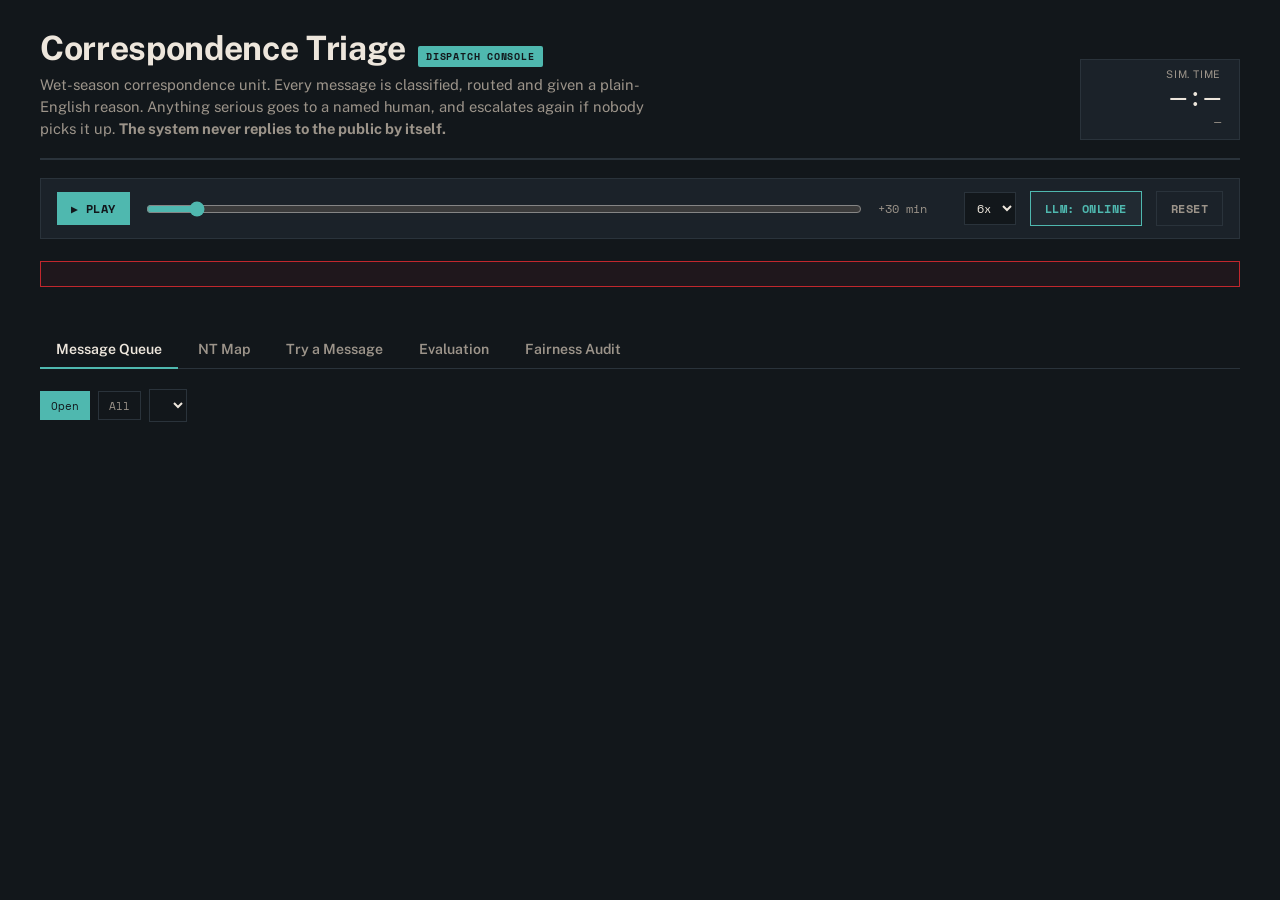
==== static/index.html @ ad5d748e "Updated Project" ====
<!doctype html>
<html lang="en">
<head>
<meta charset="utf-8">
<meta name="viewport" content="width=device-width, initial-scale=1">
<title>NT Correspondence Triage — Dispatch Console</title>
<link rel="preconnect" href="https://fonts.googleapis.com">
<link href="https://fonts.googleapis.com/css2?family=Space+Mono:wght@400;700&family=Public+Sans:wght@400;500;600;700&display=swap" rel="stylesheet">
<link rel="stylesheet" href="style.css">
</head>
<body>

<header class="dispatch-header">
  <div class="header-left">
    <h1>Correspondence Triage <span class="build-tag">DISPATCH CONSOLE</span></h1>
    <p class="subtitle">Wet-season correspondence unit. Every message is classified, routed and given a
    plain-English reason. Anything serious goes to a named human, and escalates again if nobody picks it up.
    <strong>The system never replies to the public by itself.</strong></p>
  </div>

  <div class="header-right">
    <div class="clock-block">
      <span class="label">SIM. TIME</span>
      <div class="clock-value" id="clockValue">—:—</div>
      <div class="clock-date" id="clockDate">—</div>
    </div>
  </div>
</header>

<div class="control-bar">
  <button id="playBtn" class="ctrl-btn" title="Auto-advance the clock">&#9654; PLAY</button>
  <input type="range" id="clockSlider" min="0" max="480" step="15" value="30" aria-label="Simulation clock">
  <span class="ctrl-readout" id="minutesReadout">+30 min</span>
  <select id="speedSelect" class="ctrl-select" title="Auto-advance speed" aria-label="Speed">
    <option value="900">1x</option>
    <option value="450">2x</option>
    <option value="150" selected>6x</option>
  </select>
  <button id="llmBtn" class="ctrl-btn llm-btn" title="Simulate the LLM being unavailable (API outage / no connectivity)">LLM: ONLINE</button>
  <button id="resetBtn" class="ctrl-btn ghost" title="Clear all officer actions">RESET</button>
</div>

<div id="degradedBanner" class="degraded-banner" hidden>
  <strong>LLM OUTAGE (SIMULATED).</strong> Every item is being triaged in degraded mode: the local baseline
  model plus deterministic safety tripwires plus access weighting. Items are marked "NOT LLM-CHECKED".
  Urgent messages still reach a human; see the Evaluation tab for how many.
</div>

<section id="attention" class="attention"></section>

<section class="stat-row" id="statRow"></section>

<nav class="view-tabs">
  <button class="tab-btn active" data-view="queue">Message Queue</button>
  <button class="tab-btn" data-view="map">NT Map</button>
  <button class="tab-btn" data-view="try">Try a Message</button>
  <button class="tab-btn" data-view="compare">Evaluation</button>
  <button class="tab-btn" data-view="fairness">Fairness Audit</button>
</nav>

<main>
  <section id="view-queue" class="view active">
    <div class="queue-toolbar">
      <button id="queueFilterOpen" class="chip">Open</button>
      <button id="queueFilterAll" class="chip">All</button>
      <select id="teamFilter" class="ctrl-select" aria-label="Filter by team"></select>
      <span class="queue-meta" id="queueMeta"></span>
    </div>
    <div id="queueList"></div>
  </section>

  <section id="view-map" class="view">
    <p class="view-note">Schematic layout of the Northern Territory, Top End to Central Australia.
    Relative positions only, not to scale. Pin colour shows the highest open priority at that location. A pulsing
    ring means something there has escalated or a sender has gone silent.</p>
    <div class="map-wrap">
      <svg id="ntMap" viewBox="0 0 500 900" xmlns="http://www.w3.org/2000/svg"></svg>
      <div class="map-side">
        <div class="legend">
          <div class="legend-row"><span class="dot" style="--c:#C1272D"></span>Critical</div>
          <div class="legend-row"><span class="dot" style="--c:#C97A2B"></span>High</div>
          <div class="legend-row"><span class="dot" style="--c:#A69422"></span>Medium</div>
          <div class="legend-row"><span class="dot" style="--c:#3D6B63"></span>Low</div>
          <div class="legend-row"><span class="dot" style="--c:#9C948A"></span>All acknowledged</div>
        </div>
        <div id="mapDetail" class="map-detail">Click a location pin to see its open messages.</div>
      </div>
    </div>
  </section>

  <section id="view-try" class="view">
    <h3>Triage any message, live</h3>
    <p class="view-note">Type or paste anything. It runs through the same pipeline as the queue: LLM (if a key
    is configured), baseline model, safety tripwires, access weighting, routing and a draft acknowledgement.
    Try the prompt-injection example: the text tells the AI to ignore it, and the safety net still catches it.</p>
    <div id="tryExamples" class="chip-row"></div>
    <textarea id="tryText" rows="4" placeholder="e.g. water coming in the house fast, got the kids, road is cut"></textarea>
    <div class="try-controls">
      <label>Sender access
        <select id="tryAccess" class="ctrl-select">
          <option value="normal">normal</option>
          <option value="limited">limited</option>
          <option value="cut-off">cut-off</option>
        </select>
      </label>
      <label>Channel
        <select id="tryChannel" class="ctrl-select">
          <option value="sms">sms</option>
          <option value="email">email</option>
          <option value="webform">webform</option>
          <option value="phone">phone</option>
        </select>
      </label>
      <button id="tryBtn" class="ctrl-btn">TRIAGE IT</button>
    </div>
    <div id="tryResult"></div>
  </section>

  <section id="view-compare" class="view">
    <h3>Does an urgent message reach a human? Measured, not assumed.</h3>
    <p id="llmSourceNote" class="source-note"></p>
    <div id="evalTableWrap"></div>
    <div id="compareTableWrap"></div>
  </section>

  <section id="view-fairness" class="view">
    <h3>Formal vs informal phrasing: does urgency detection stay consistent?</h3>
    <p class="view-note">Five matched pairs, one per urgency band. Each pair describes the same situation,
    from the same place with the same access, written two ways: once informally (SMS style) and once in formal
    written English. A fair system gives both halves of a pair the same priority. If it doesn't, that's a real
    finding to report, not a bug to hide.</p>
    <div id="fairnessPairs"></div>
    <div id="fairnessSummary"></div>
  </section>
</main>

<script src="app.js"></script>
</body>
</html>
---- static/style.css ----
:root {
  --bg: #12171B;
  --panel: #1B2229;
  --panel-raised: #212A32;
  --line: #2A333B;
  --text: #EDE6DC;
  --muted: #9C948A;
  --critical: #C1272D;
  --high: #C97A2B;
  --medium: #A69422;
  --low: #3D6B63;
  --accent: #4FB8AF;
}

* { box-sizing: border-box; }

html, body {
  margin: 0;
  padding: 0;
  background: var(--bg);
  color: var(--text);
  font-family: 'Public Sans', sans-serif;
}

body {
  padding: 28px 40px 60px;
  max-width: 1320px;
  margin: 0 auto;
}

.mono { font-family: 'Space Mono', monospace; }

/* ---------- Header ---------- */
.dispatch-header {
  display: flex;
  justify-content: space-between;
  align-items: flex-end;
  border-bottom: 2px solid var(--line);
  padding-bottom: 18px;
  margin-bottom: 18px;
  gap: 24px;
}
.dispatch-header h1 {
  font-weight: 700;
  font-size: 2.1rem;
  margin: 0;
  letter-spacing: -0.01em;
  display: flex;
  align-items: baseline;
  gap: 12px;
  flex-wrap: wrap;
}
.build-tag {
  font-family: 'Space Mono', monospace;
  font-size: 0.62rem;
  font-weight: 700;
  letter-spacing: 0.08em;
  color: var(--bg);
  background: var(--accent);
  padding: 3px 8px;
  border-radius: 2px;
  vertical-align: middle;
}
.subtitle {
  color: var(--muted);
  font-size: 0.92rem;
  margin: 6px 0 0;
  max-width: 640px;
  line-height: 1.5;
}
.clock-block {
  font-family: 'Space Mono', monospace;
  text-align: right;
  border: 1px solid var(--line);
  background: var(--panel);
  padding: 8px 18px;
  min-width: 160px;
}
.clock-block .label {
  font-family: 'Public Sans', sans-serif;
  font-size: 0.66rem;
  letter-spacing: 0.06em;
  color: var(--muted);
  display: block;
}
.clock-value { font-size: 1.7rem; line-height: 1.2; }
.clock-date { font-size: 0.78rem; color: var(--muted); }

/* ---------- Control bar ---------- */
.control-bar {
  display: flex;
  align-items: center;
  gap: 14px;
  background: var(--panel);
  border: 1px solid var(--line);
  padding: 12px 16px;
  margin-bottom: 22px;
}
.ctrl-btn {
  font-family: 'Space Mono', monospace;
  font-size: 0.72rem;
  font-weight: 700;
  background: var(--accent);
  color: var(--bg);
  border: none;
  padding: 8px 14px;
  cursor: pointer;
  letter-spacing: 0.04em;
}
.ctrl-btn:hover { filter: brightness(1.1); }
.ctrl-btn.ghost {
  background: transparent;
  color: var(--muted);
  border: 1px solid var(--line);
}
.ctrl-btn.ghost:hover { color: var(--text); border-color: var(--muted); }
.ctrl-btn.playing { background: var(--critical); color: var(--text); }
#clockSlider { flex: 1; accent-color: var(--accent); }
.ctrl-readout {
  font-family: 'Space Mono', monospace;
  font-size: 0.78rem;
  color: var(--muted);
  min-width: 72px;
}
.ctrl-select {
  font-family: 'Space Mono', monospace;
  font-size: 0.72rem;
  background: var(--bg);
  color: var(--text);
  border: 1px solid var(--line);
  padding: 6px 8px;
}

/* ---------- Stat tiles ---------- */
.stat-row {
  display: grid;
  grid-template-columns: repeat(5, 1fr);
  gap: 12px;
  margin-bottom: 22px;
}
.stat-tile {
  background: var(--panel);
  border: 1px solid var(--line);
  border-left: 4px solid var(--stat-color, var(--line));
  padding: 12px 16px;
}
.stat-tile .num {
  font-family: 'Space Mono', monospace;
  font-size: 1.7rem;
  font-weight: 700;
  line-height: 1.1;
}
.stat-tile .lbl {
  font-size: 0.7rem;
  color: var(--muted);
  letter-spacing: 0.03em;
  margin-top: 2px;
}

/* ---------- Tabs ---------- */
.view-tabs {
  display: flex;
  gap: 4px;
  border-bottom: 1px solid var(--line);
  margin-bottom: 20px;
}
.tab-btn {
  font-family: 'Public Sans', sans-serif;
  font-weight: 600;
  font-size: 0.88rem;
  background: none;
  border: none;
  color: var(--muted);
  padding: 10px 16px;
  cursor: pointer;
  border-bottom: 2px solid transparent;
  margin-bottom: -1px;
}
.tab-btn:hover { color: var(--text); }
.tab-btn.active { color: var(--text); border-bottom-color: var(--accent); }

.view { display: none; }
.view.active { display: block; }
.view-note { color: var(--muted); font-size: 0.85rem; line-height: 1.5; }

/* ---------- Queue ---------- */
.queue-meta {
  font-family: 'Space Mono', monospace;
  font-size: 0.75rem;
  color: var(--muted);
  margin-bottom: 12px;
}
.dispatch-row {
  display: grid;
  grid-template-columns: 90px 120px 1fr 180px;
  gap: 16px;
  align-items: start;
  padding: 16px 4px 16px 16px;
  border-bottom: 1px solid var(--line);
  border-left: 4px solid var(--row-color, var(--line));
  transition: background 0.15s;
}
.dispatch-row:hover { background: rgba(255,255,255,0.02); }
.dispatch-row.acked { opacity: 0.55; }
.rowid { font-family: 'Space Mono', monospace; font-size: 0.78rem; color: var(--muted); }
.rowmeta { font-family: 'Space Mono', monospace; font-size: 0.76rem; color: var(--muted); line-height: 1.6; }
.rowtext { font-size: 0.95rem; line-height: 1.55; }
.rowtags { text-align: right; }
.priority-tag {
  font-family: 'Space Mono', monospace;
  font-size: 0.7rem;
  font-weight: 700;
  padding: 3px 8px;
  display: inline-block;
  color: var(--bg);
  background: var(--row-color, var(--muted));
}
.flag-tag {
  font-family: 'Space Mono', monospace;
  font-size: 0.66rem;
  display: block;
  margin-top: 6px;
  color: var(--critical);
}
.flag-escalate { animation: pulse 1.4s ease-in-out infinite; }
@keyframes pulse { 0%, 100% { opacity: 1; } 50% { opacity: 0.4; } }

.ack-btn {
  margin-top: 8px;
  font-family: 'Space Mono', monospace;
  font-size: 0.66rem;
  font-weight: 700;
  background: transparent;
  border: 1px solid var(--accent);
  color: var(--accent);
  padding: 4px 8px;
  cursor: pointer;
}
.ack-btn:hover { background: var(--accent); color: var(--bg); }
.ack-btn:disabled {
  border-color: var(--line);
  color: var(--muted);
  cursor: default;
  background: none;
}

.row-detail {
  grid-column: 1 / -1;
  margin-top: 4px;
  font-size: 0.85rem;
  color: var(--muted);
  display: none;
  border-top: 1px dashed var(--line);
  padding-top: 10px;
}
.row-detail.open { display: block; }
.row-detail dt { color: var(--text); font-weight: 600; margin-top: 6px; }
.row-detail dd { margin: 2px 0 0; }
.row-detail .warn { color: var(--high); }
.row-detail .err { color: var(--critical); }
.expand-btn {
  background: none;
  border: none;
  color: var(--muted);
  font-family: 'Space Mono', monospace;
  font-size: 0.68rem;
  cursor: pointer;
  padding: 0;
  margin-top: 8px;
  text-decoration: underline;
  display: block;
}
.expand-btn:hover { color: var(--text); }

/* ---------- Tables ---------- */
.dispatch-table { width: 100%; border-collapse: collapse; font-size: 0.9rem; }
.dispatch-table th {
  font-family: 'Space Mono', monospace;
  font-size: 0.68rem;
  color: var(--muted);
  text-align: left;
  font-weight: 400;
  padding: 8px 12px;
  border-bottom: 1px solid var(--line);
}
.dispatch-table td { padding: 10px 12px; border-bottom: 1px solid var(--line); vertical-align: top; }
.disagree { color: var(--critical); font-weight: 700; }

.fairness-pair {
  background: var(--panel);
  border: 1px solid var(--line);
  padding: 16px 18px;
  margin-bottom: 16px;
}
.fairness-pair-id { font-size: 0.9rem; font-weight: 700; margin-bottom: 10px; }
.pair-verdict { margin: 10px 0 0; font-size: 0.85rem; color: var(--text); }

/* ---------- Map ---------- */
.map-wrap {
  display: flex;
  align-items: flex-start;
  gap: 20px;
}
#ntMap {
  height: 640px;
  width: auto;
  max-width: 100%;
  border: 1px solid var(--line);
  background: var(--panel);
  flex-shrink: 0;
}
.pin { cursor: pointer; }
.pin circle.core { transition: r 0.15s; }
.pin:hover circle.core { r: 11; }
.pin text { font-family: 'Space Mono', monospace; font-size: 16px; fill: var(--muted); }
.map-side { width: 280px; flex-shrink: 0; display: flex; flex-direction: column; gap: 14px; }
.legend {
  background: var(--panel);
  border: 1px solid var(--line);
  padding: 12px 14px;
  font-family: 'Space Mono', monospace;
  font-size: 0.72rem;
}
.legend-row { display: flex; align-items: center; gap: 8px; padding: 3px 0; }
.dot { width: 10px; height: 10px; border-radius: 50%; background: var(--c); display: inline-block; }
.map-detail {
  background: var(--panel);
  border: 1px solid var(--line);
  padding: 12px 14px;
  font-size: 0.85rem;
  color: var(--muted);
  flex: 1;
  line-height: 1.5;
}
.map-detail h4 { color: var(--text); margin: 0 0 8px; font-size: 0.9rem; }
.map-detail .mini-row { border-top: 1px solid var(--line); padding-top: 8px; margin-top: 8px; }

/* ---------- LLM status / degraded mode ---------- */
.llm-btn { background: var(--panel-raised); color: var(--accent); border: 1px solid var(--accent); }
.llm-btn.outage { background: var(--high); color: var(--bg); border-color: var(--high); }
.degraded-banner {
  background: rgba(201, 122, 43, 0.12);
  border: 1px solid var(--high);
  color: var(--text);
  padding: 10px 16px;
  margin: -10px 0 22px;
  font-size: 0.86rem;
  line-height: 1.5;
}

/* ---------- Needs a human now ---------- */
.attention {
  border: 1px solid var(--critical);
  background: rgba(193, 39, 45, 0.07);
  padding: 12px 16px;
  margin-bottom: 22px;
}
.attention.clear { border-color: var(--low); background: rgba(61, 107, 99, 0.1); }
.attention-title {
  font-family: 'Space Mono', monospace;
  font-weight: 700;
  font-size: 0.8rem;
  letter-spacing: 0.06em;
  margin-bottom: 8px;
}
.attention-title .count {
  background: var(--critical);
  color: var(--text);
  padding: 1px 8px;
  margin-left: 6px;
}
.attention.clear .attention-title .count { background: var(--low); }
.attention-sub {
  display: block;
  font-family: 'Public Sans', sans-serif;
  font-weight: 400;
  letter-spacing: 0;
  color: var(--muted);
  font-size: 0.78rem;
  margin-top: 4px;
}
.attention-row {
  display: grid;
  grid-template-columns: 52px 84px 1fr 210px 170px;
  gap: 12px;
  align-items: center;
  padding: 8px 0 8px 10px;
  border-top: 1px solid var(--line);
  border-left: 3px solid var(--row-color);
  font-size: 0.86rem;
}
.attention-row .mono { font-size: 0.76rem; color: var(--muted); }
.attention-meta { font-size: 0.7rem; color: var(--muted); line-height: 1.5; }
.attention-actions { text-align: right; }
.attention-actions .ack-btn { margin-top: 0; margin-left: 4px; }
.lvl1 { color: var(--high); font-weight: 700; }
.lvl2 { color: var(--critical); font-weight: 700; }
.dropout { color: var(--medium); font-weight: 700; }

.stat-tile .sub { font-size: 0.66rem; color: var(--muted); margin-top: 4px; }

/* ---------- Queue additions ---------- */
.queue-toolbar { display: flex; align-items: center; gap: 8px; margin-bottom: 12px; flex-wrap: wrap; }
.queue-toolbar .queue-meta { margin: 0 0 0 8px; }
.chip {
  font-family: 'Space Mono', monospace;
  font-size: 0.7rem;
  background: transparent;
  color: var(--muted);
  border: 1px solid var(--line);
  padding: 5px 10px;
  cursor: pointer;
}
.chip:hover { color: var(--text); border-color: var(--muted); }
.chip.active { color: var(--bg); background: var(--accent); border-color: var(--accent); }
.chip-row { display: flex; gap: 8px; flex-wrap: wrap; margin-bottom: 10px; }

.why { font-size: 0.82rem; color: var(--muted); margin-top: 6px; line-height: 1.5; }
.why strong { color: var(--text); }
.row-sub { margin-top: 4px; }
.timer { font-family: 'Space Mono', monospace; font-size: 0.68rem; color: var(--muted); }
.timer.over { color: var(--critical); font-weight: 700; }
.timer.ok { color: var(--accent); }
.team-tag {
  display: block;
  font-size: 0.7rem;
  color: var(--text);
  margin-top: 6px;
  line-height: 1.35;
}
.team-tag.inline { display: inline; margin-left: 6px; color: var(--muted); }
.flag-tag.muted { color: var(--muted); }
.flag-escalate.lvl2 { color: var(--critical); }
.flag-escalate { color: var(--high); }
.ack-btn.warn { border-color: var(--medium); color: var(--medium); }
.ack-btn.warn:hover { background: var(--medium); color: var(--bg); }
.access-limited { color: var(--high); }
.access-cut-off { color: var(--critical); font-weight: 700; }

.detail-grid { display: grid; grid-template-columns: 1.3fr 1fr; gap: 20px; }
.row-detail h5, .draft-box h5 {
  font-family: 'Space Mono', monospace;
  font-size: 0.68rem;
  letter-spacing: 0.04em;
  color: var(--text);
  margin: 0 0 8px;
  font-weight: 700;
}
.steps { margin: 0 0 8px; padding-left: 18px; line-height: 1.5; }
.steps li { margin-bottom: 4px; }
.draft-box {
  background: var(--bg);
  border: 1px dashed var(--line);
  padding: 12px 14px;
  margin-top: 12px;
}
.row-detail .draft-box { margin-top: 0; }
.draft-text { color: var(--text); font-size: 0.9rem; line-height: 1.5; }
.draft-note { font-size: 0.78rem; color: var(--high); margin: 8px 0 0; line-height: 1.45; }

/* ---------- Try a message ---------- */
#tryText {
  width: 100%;
  background: var(--panel);
  color: var(--text);
  border: 1px solid var(--line);
  font-family: 'Public Sans', sans-serif;
  font-size: 0.95rem;
  padding: 12px;
  resize: vertical;
}
.try-controls { display: flex; gap: 16px; align-items: center; margin: 10px 0 18px; flex-wrap: wrap; }
.try-controls label { font-size: 0.78rem; color: var(--muted); display: flex; gap: 6px; align-items: center; }
.try-card {
  background: var(--panel);
  border: 1px solid var(--line);
  border-left: 4px solid var(--row-color);
  padding: 16px 18px;
  font-size: 0.88rem;
}
.try-head { display: flex; gap: 12px; align-items: center; flex-wrap: wrap; margin-bottom: 6px; }
.try-card dt { color: var(--text); font-weight: 600; margin-top: 6px; }
.try-card dd { margin: 2px 0 0; color: var(--muted); }

/* ---------- Evaluation ---------- */
.source-note {
  background: var(--panel);
  border: 1px solid var(--line);
  padding: 10px 14px;
  font-size: 0.85rem;
}
.source-note.warn { border-color: var(--high); }
.eval-table td { font-size: 0.86rem; }
.good { color: var(--accent); font-weight: 700; }
.row-disagree td { background: rgba(193, 39, 45, 0.05); }
#compareTableWrap h4 { margin: 28px 0 10px; font-size: 0.95rem; }

@media (max-width: 900px) {
  body { padding: 20px 16px; }
  .dispatch-header { flex-direction: column; align-items: stretch; }
  .clock-block { text-align: left; }
  .view-tabs { overflow-x: auto; scrollbar-width: none; }
  .tab-btn { white-space: nowrap; padding: 10px 12px; }
  .stat-row { grid-template-columns: repeat(2, 1fr); }
  .dispatch-row { grid-template-columns: 1fr; }
  .rowtags { text-align: left; }
  .attention-row { grid-template-columns: 1fr; gap: 6px; }
  .attention-actions { text-align: left; }
  .detail-grid { grid-template-columns: 1fr; }
  .control-bar { flex-wrap: wrap; }
  .dispatch-table { display: block; overflow-x: auto; }
  .map-wrap { flex-direction: column; }
  #ntMap { width: 100%; height: auto; }
  .map-side { width: 100%; }
}
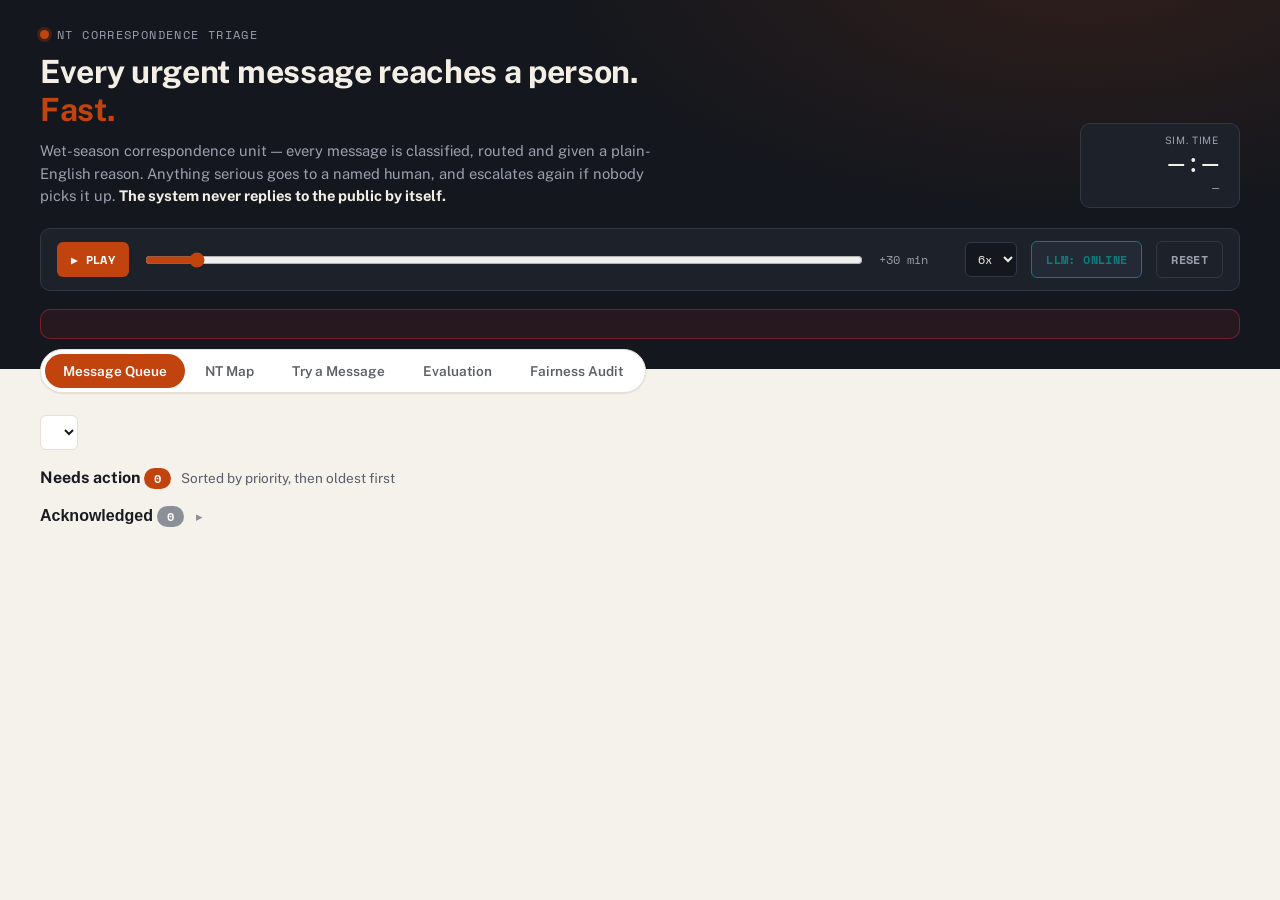
==== commit 0dc5d470: "better" ====
--- a/static/index.html
+++ b/static/index.html
@@ -10,43 +10,50 @@
 </head>
 <body>
 
-<header class="dispatch-header">
-  <div class="header-left">
-    <h1>Correspondence Triage <span class="build-tag">DISPATCH CONSOLE</span></h1>
-    <p class="subtitle">Wet-season correspondence unit. Every message is classified, routed and given a
-    plain-English reason. Anything serious goes to a named human, and escalates again if nobody picks it up.
-    <strong>The system never replies to the public by itself.</strong></p>
+<div class="masthead">
+  <div class="masthead-inner">
+    <header class="dispatch-header">
+      <div class="header-left">
+        <div class="brand"><span class="brand-mark" aria-hidden="true"></span>NT CORRESPONDENCE TRIAGE</div>
+        <h1>Every urgent message reaches a person. <span class="build-tag">Fast.</span></h1>
+        <p class="subtitle">Wet-season correspondence unit — every message is classified, routed and given a
+        plain-English reason. Anything serious goes to a named human, and escalates again if nobody picks it up.
+        <strong>The system never replies to the public by itself.</strong></p>
+      </div>
+
+      <div class="header-right">
+        <div class="clock-block">
+          <span class="label">SIM. TIME</span>
+          <div class="clock-value" id="clockValue">—:—</div>
+          <div class="clock-date" id="clockDate">—</div>
+        </div>
+      </div>
+    </header>
+
+    <div class="control-bar">
+      <button id="playBtn" class="ctrl-btn" title="Auto-advance the clock">&#9654; PLAY</button>
+      <input type="range" id="clockSlider" min="0" max="480" step="15" value="30" aria-label="Simulation clock">
+      <span class="ctrl-readout" id="minutesReadout">+30 min</span>
+      <select id="speedSelect" class="ctrl-select" title="Auto-advance speed" aria-label="Speed">
+        <option value="900">1x</option>
+        <option value="450">2x</option>
+        <option value="150" selected>6x</option>
+      </select>
+      <button id="llmBtn" class="ctrl-btn llm-btn" title="Simulate the LLM being unavailable (API outage / no connectivity)">LLM: ONLINE</button>
+      <button id="resetBtn" class="ctrl-btn ghost" title="Clear all officer actions">RESET</button>
+    </div>
+
+    <div id="degradedBanner" class="degraded-banner" hidden>
+      <strong>LLM OUTAGE (SIMULATED).</strong> Every item is being triaged in degraded mode: the local baseline
+      model plus deterministic safety tripwires plus access weighting. Items are marked "NOT LLM-CHECKED".
+      Urgent messages still reach a human; see the Evaluation tab for how many.
+    </div>
+
+    <section id="attention" class="attention"></section>
   </div>
-
-  <div class="header-right">
-    <div class="clock-block">
-      <span class="label">SIM. TIME</span>
-      <div class="clock-value" id="clockValue">—:—</div>
-      <div class="clock-date" id="clockDate">—</div>
-    </div>
-  </div>
-</header>
-
-<div class="control-bar">
-  <button id="playBtn" class="ctrl-btn" title="Auto-advance the clock">&#9654; PLAY</button>
-  <input type="range" id="clockSlider" min="0" max="480" step="15" value="30" aria-label="Simulation clock">
-  <span class="ctrl-readout" id="minutesReadout">+30 min</span>
-  <select id="speedSelect" class="ctrl-select" title="Auto-advance speed" aria-label="Speed">
-    <option value="900">1x</option>
-    <option value="450">2x</option>
-    <option value="150" selected>6x</option>
-  </select>
-  <button id="llmBtn" class="ctrl-btn llm-btn" title="Simulate the LLM being unavailable (API outage / no connectivity)">LLM: ONLINE</button>
-  <button id="resetBtn" class="ctrl-btn ghost" title="Clear all officer actions">RESET</button>
 </div>
 
-<div id="degradedBanner" class="degraded-banner" hidden>
-  <strong>LLM OUTAGE (SIMULATED).</strong> Every item is being triaged in degraded mode: the local baseline
-  model plus deterministic safety tripwires plus access weighting. Items are marked "NOT LLM-CHECKED".
-  Urgent messages still reach a human; see the Evaluation tab for how many.
-</div>
-
-<section id="attention" class="attention"></section>
+<div class="page-body">
 
 <section class="stat-row" id="statRow"></section>
 
@@ -61,12 +68,25 @@
 <main>
   <section id="view-queue" class="view active">
     <div class="queue-toolbar">
-      <button id="queueFilterOpen" class="chip">Open</button>
-      <button id="queueFilterAll" class="chip">All</button>
       <select id="teamFilter" class="ctrl-select" aria-label="Filter by team"></select>
       <span class="queue-meta" id="queueMeta"></span>
     </div>
-    <div id="queueList"></div>
+
+    <div class="queue-section">
+      <div class="queue-section-head">
+        <h4>Needs action <span class="section-count" id="openCount">0</span></h4>
+        <span class="view-note">Sorted by priority, then oldest first</span>
+      </div>
+      <div id="queueOpenList"></div>
+    </div>
+
+    <div class="queue-section acked-section">
+      <button class="queue-section-head toggle" id="ackToggle" aria-expanded="false">
+        <h4>Acknowledged <span class="section-count muted" id="ackCount">0</span></h4>
+        <span class="toggle-caret">&#9656;</span>
+      </button>
+      <div id="queueAckList" hidden></div>
+    </div>
   </section>
 
   <section id="view-map" class="view">
@@ -77,11 +97,11 @@
       <svg id="ntMap" viewBox="0 0 500 900" xmlns="http://www.w3.org/2000/svg"></svg>
       <div class="map-side">
         <div class="legend">
-          <div class="legend-row"><span class="dot" style="--c:#C1272D"></span>Critical</div>
-          <div class="legend-row"><span class="dot" style="--c:#C97A2B"></span>High</div>
-          <div class="legend-row"><span class="dot" style="--c:#A69422"></span>Medium</div>
-          <div class="legend-row"><span class="dot" style="--c:#3D6B63"></span>Low</div>
-          <div class="legend-row"><span class="dot" style="--c:#9C948A"></span>All acknowledged</div>
+          <div class="legend-row"><span class="dot" style="--c:#D7263D"></span>Critical</div>
+          <div class="legend-row"><span class="dot" style="--c:#E8590C"></span>High</div>
+          <div class="legend-row"><span class="dot" style="--c:#B8860B"></span>Medium</div>
+          <div class="legend-row"><span class="dot" style="--c:#2F9E5B"></span>Low</div>
+          <div class="legend-row"><span class="dot" style="--c:#8B8F98"></span>All acknowledged</div>
         </div>
         <div id="mapDetail" class="map-detail">Click a location pin to see its open messages.</div>
       </div>
@@ -134,6 +154,8 @@
   </section>
 </main>
 
+</div><!-- /.page-body -->
+
 <script src="app.js"></script>
 </body>
 </html>
--- a/static/style.css
+++ b/static/style.css
@@ -1,15 +1,34 @@
 :root {
-  --bg: #12171B;
-  --panel: #1B2229;
-  --panel-raised: #212A32;
-  --line: #2A333B;
-  --text: #EDE6DC;
-  --muted: #9C948A;
-  --critical: #C1272D;
-  --high: #C97A2B;
-  --medium: #A69422;
-  --low: #3D6B63;
-  --accent: #4FB8AF;
+  /* Light working surface */
+  --paper: #F5F2EC;
+  --card: #FFFFFF;
+  --card-border: #E7E1D5;
+  --ink: #191B20;
+  --ink-soft: #5B5F68;
+  --ink-faint: #8B8F98;
+
+  /* Dark masthead */
+  --mh-bg: #14171D;
+  --mh-panel: #1C212A;
+  --mh-panel-raised: #232A35;
+  --mh-line: #303844;
+  --mh-text: #F3EFE6;
+  --mh-muted: #9AA1AD;
+
+  /* Brand */
+  --accent: #C1440E;
+  --accent-ink: #FFFFFF;
+  --teal: #0E7C7B;
+
+  /* Severity ladder */
+  --critical: #D7263D;
+  --high: #E8590C;
+  --medium: #B8860B;
+  --low: #2F9E5B;
+
+  --shadow-sm: 0 1px 2px rgba(25,27,32,0.05), 0 1px 1px rgba(25,27,32,0.04);
+  --shadow-md: 0 2px 6px rgba(25,27,32,0.06), 0 8px 24px rgba(25,27,32,0.07);
+  --radius: 10px;
 }
 
 * { box-sizing: border-box; }
@@ -17,283 +36,486 @@
 html, body {
   margin: 0;
   padding: 0;
-  background: var(--bg);
-  color: var(--text);
+  background: var(--paper);
+  color: var(--ink);
   font-family: 'Public Sans', sans-serif;
 }
 
-body {
-  padding: 28px 40px 60px;
+.mono { font-family: 'Space Mono', monospace; }
+
+/* ============================================================
+   MASTHEAD — dark command strip: identity, clock, controls,
+   and the one thing that can never be missed (Needs A Human Now)
+   ============================================================ */
+.masthead {
+  background: var(--mh-bg);
+  background-image: radial-gradient(ellipse 900px 420px at 85% -10%, rgba(193,68,14,0.16), transparent 60%);
+  color: var(--mh-text);
+  padding-bottom: 30px;
+}
+.masthead-inner {
   max-width: 1320px;
   margin: 0 auto;
-}
-
-.mono { font-family: 'Space Mono', monospace; }
-
-/* ---------- Header ---------- */
+  padding: 26px 40px 0;
+}
+
+.brand {
+  font-family: 'Space Mono', monospace;
+  font-size: 0.72rem;
+  letter-spacing: 0.12em;
+  color: var(--mh-muted);
+  display: flex;
+  align-items: center;
+  gap: 8px;
+  margin-bottom: 10px;
+}
+.brand-mark {
+  width: 9px; height: 9px;
+  border-radius: 50%;
+  background: var(--accent);
+  box-shadow: 0 0 0 3px rgba(193,68,14,0.25);
+  display: inline-block;
+}
+
 .dispatch-header {
   display: flex;
   justify-content: space-between;
   align-items: flex-end;
-  border-bottom: 2px solid var(--line);
-  padding-bottom: 18px;
-  margin-bottom: 18px;
   gap: 24px;
+  padding-bottom: 20px;
 }
 .dispatch-header h1 {
   font-weight: 700;
-  font-size: 2.1rem;
+  font-size: 2rem;
+  line-height: 1.2;
   margin: 0;
   letter-spacing: -0.01em;
-  display: flex;
-  align-items: baseline;
-  gap: 12px;
-  flex-wrap: wrap;
-}
-.build-tag {
-  font-family: 'Space Mono', monospace;
-  font-size: 0.62rem;
-  font-weight: 700;
-  letter-spacing: 0.08em;
-  color: var(--bg);
-  background: var(--accent);
-  padding: 3px 8px;
-  border-radius: 2px;
-  vertical-align: middle;
+  max-width: 640px;
+}
+.dispatch-header h1 .build-tag {
+  color: var(--accent);
 }
 .subtitle {
-  color: var(--muted);
+  color: var(--mh-muted);
   font-size: 0.92rem;
-  margin: 6px 0 0;
-  max-width: 640px;
-  line-height: 1.5;
-}
+  margin: 10px 0 0;
+  max-width: 620px;
+  line-height: 1.55;
+}
+.subtitle strong { color: var(--mh-text); }
+
 .clock-block {
   font-family: 'Space Mono', monospace;
   text-align: right;
-  border: 1px solid var(--line);
-  background: var(--panel);
-  padding: 8px 18px;
+  border: 1px solid var(--mh-line);
+  background: var(--mh-panel);
+  border-radius: var(--radius);
+  padding: 10px 20px;
   min-width: 160px;
 }
 .clock-block .label {
   font-family: 'Public Sans', sans-serif;
-  font-size: 0.66rem;
-  letter-spacing: 0.06em;
-  color: var(--muted);
+  font-size: 0.64rem;
+  letter-spacing: 0.08em;
+  color: var(--mh-muted);
   display: block;
 }
-.clock-value { font-size: 1.7rem; line-height: 1.2; }
-.clock-date { font-size: 0.78rem; color: var(--muted); }
+.clock-value { font-size: 1.7rem; line-height: 1.2; color: var(--mh-text); }
+.clock-date { font-size: 0.78rem; color: var(--mh-muted); }
 
 /* ---------- Control bar ---------- */
 .control-bar {
   display: flex;
   align-items: center;
   gap: 14px;
-  background: var(--panel);
-  border: 1px solid var(--line);
+  background: var(--mh-panel);
+  border: 1px solid var(--mh-line);
+  border-radius: var(--radius);
   padding: 12px 16px;
-  margin-bottom: 22px;
+  margin-bottom: 18px;
 }
 .ctrl-btn {
   font-family: 'Space Mono', monospace;
   font-size: 0.72rem;
   font-weight: 700;
   background: var(--accent);
-  color: var(--bg);
+  color: var(--accent-ink);
   border: none;
-  padding: 8px 14px;
+  border-radius: 6px;
+  padding: 9px 14px;
   cursor: pointer;
-  letter-spacing: 0.04em;
-}
-.ctrl-btn:hover { filter: brightness(1.1); }
+  letter-spacing: 0.03em;
+}
+.ctrl-btn:hover { filter: brightness(1.12); }
 .ctrl-btn.ghost {
   background: transparent;
-  color: var(--muted);
-  border: 1px solid var(--line);
-}
-.ctrl-btn.ghost:hover { color: var(--text); border-color: var(--muted); }
-.ctrl-btn.playing { background: var(--critical); color: var(--text); }
+  color: var(--mh-muted);
+  border: 1px solid var(--mh-line);
+}
+.ctrl-btn.ghost:hover { color: var(--mh-text); border-color: var(--mh-muted); }
+.ctrl-btn.playing { background: var(--critical); }
 #clockSlider { flex: 1; accent-color: var(--accent); }
 .ctrl-readout {
   font-family: 'Space Mono', monospace;
   font-size: 0.78rem;
-  color: var(--muted);
+  color: var(--mh-muted);
   min-width: 72px;
 }
 .ctrl-select {
   font-family: 'Space Mono', monospace;
   font-size: 0.72rem;
-  background: var(--bg);
-  color: var(--text);
-  border: 1px solid var(--line);
-  padding: 6px 8px;
-}
-
-/* ---------- Stat tiles ---------- */
+  background: var(--card);
+  color: var(--ink);
+  border: 1px solid var(--card-border);
+  border-radius: 6px;
+  padding: 7px 8px;
+}
+.masthead .ctrl-select {
+  background: var(--mh-bg);
+  color: var(--mh-text);
+  border-color: var(--mh-line);
+}
+
+.llm-btn { background: var(--mh-panel-raised); color: var(--teal); border: 1px solid var(--teal); }
+.llm-btn.outage { background: var(--high); color: #fff; border-color: var(--high); }
+.degraded-banner {
+  background: rgba(232, 89, 12, 0.14);
+  border: 1px solid var(--high);
+  border-radius: var(--radius);
+  color: var(--mh-text);
+  padding: 12px 16px;
+  margin: 0 0 18px;
+  font-size: 0.86rem;
+  line-height: 1.5;
+}
+
+/* ---------- Needs a human now ---------- */
+.attention {
+  border: 1px solid rgba(215,38,61,0.45);
+  background: rgba(215,38,61,0.1);
+  border-radius: var(--radius);
+  padding: 14px 18px;
+}
+.attention.clear { border-color: rgba(47,158,91,0.4); background: rgba(47,158,91,0.09); }
+.attention-title {
+  font-family: 'Space Mono', monospace;
+  font-weight: 700;
+  font-size: 0.8rem;
+  letter-spacing: 0.06em;
+  margin-bottom: 10px;
+  color: var(--mh-text);
+}
+.attention-title .count {
+  background: var(--critical);
+  color: #fff;
+  border-radius: 20px;
+  padding: 1px 9px;
+  margin-left: 6px;
+}
+.attention.clear .attention-title .count { background: var(--low); }
+.attention-sub {
+  display: block;
+  font-family: 'Public Sans', sans-serif;
+  font-weight: 400;
+  letter-spacing: 0;
+  color: var(--mh-muted);
+  font-size: 0.78rem;
+  margin-top: 4px;
+}
+.attention-row {
+  display: grid;
+  grid-template-columns: 52px 84px 1fr 210px 170px;
+  gap: 12px;
+  align-items: center;
+  padding: 10px 0 10px 12px;
+  border-top: 1px solid var(--mh-line);
+  border-left: 3px solid var(--row-color);
+  border-radius: 4px;
+  font-size: 0.86rem;
+  color: var(--mh-text);
+}
+.attention-row .mono { font-size: 0.76rem; color: var(--mh-muted); }
+.attention-meta { font-size: 0.7rem; color: var(--mh-muted); line-height: 1.5; }
+.attention-actions { text-align: right; }
+.attention-actions .ack-btn { margin-top: 0; margin-left: 4px; }
+.lvl1 { color: var(--high); font-weight: 700; }
+.lvl2 { color: var(--critical); font-weight: 700; }
+.dropout { color: var(--medium); font-weight: 700; }
+
+/* ============================================================
+   BODY — light working surface
+   ============================================================ */
+.page-body {
+  max-width: 1320px;
+  margin: 0 auto;
+  padding: 0 40px 60px;
+}
+
+/* ---------- Stat tiles (overlap the masthead boundary) ---------- */
 .stat-row {
   display: grid;
   grid-template-columns: repeat(5, 1fr);
-  gap: 12px;
+  gap: 14px;
+  margin-top: -46px;
+  margin-bottom: 26px;
+  position: relative;
+  z-index: 2;
+}
+.stat-tile {
+  background: var(--card);
+  border: 1px solid var(--card-border);
+  border-top: 3px solid var(--stat-color, var(--accent));
+  border-radius: var(--radius);
+  padding: 14px 16px;
+  box-shadow: var(--shadow-md);
+}
+.stat-tile .num {
+  font-family: 'Space Mono', monospace;
+  font-size: 1.7rem;
+  font-weight: 700;
+  line-height: 1.1;
+  color: var(--ink);
+}
+.stat-tile .lbl {
+  font-size: 0.68rem;
+  color: var(--ink-soft);
+  letter-spacing: 0.03em;
+  margin-top: 4px;
+  font-weight: 600;
+}
+.stat-tile .sub { font-size: 0.68rem; color: var(--ink-faint); margin-top: 3px; }
+
+/* ---------- Tabs (segmented pill control) ---------- */
+.view-tabs {
+  display: inline-flex;
+  gap: 2px;
+  background: var(--card);
+  border: 1px solid var(--card-border);
+  border-radius: 999px;
+  padding: 4px;
   margin-bottom: 22px;
-}
-.stat-tile {
-  background: var(--panel);
-  border: 1px solid var(--line);
-  border-left: 4px solid var(--stat-color, var(--line));
-  padding: 12px 16px;
-}
-.stat-tile .num {
-  font-family: 'Space Mono', monospace;
-  font-size: 1.7rem;
-  font-weight: 700;
-  line-height: 1.1;
-}
-.stat-tile .lbl {
-  font-size: 0.7rem;
-  color: var(--muted);
-  letter-spacing: 0.03em;
-  margin-top: 2px;
-}
-
-/* ---------- Tabs ---------- */
-.view-tabs {
-  display: flex;
-  gap: 4px;
-  border-bottom: 1px solid var(--line);
-  margin-bottom: 20px;
+  box-shadow: var(--shadow-sm);
 }
 .tab-btn {
   font-family: 'Public Sans', sans-serif;
   font-weight: 600;
-  font-size: 0.88rem;
+  font-size: 0.85rem;
   background: none;
   border: none;
-  color: var(--muted);
-  padding: 10px 16px;
+  border-radius: 999px;
+  color: var(--ink-soft);
+  padding: 9px 18px;
   cursor: pointer;
-  border-bottom: 2px solid transparent;
-  margin-bottom: -1px;
-}
-.tab-btn:hover { color: var(--text); }
-.tab-btn.active { color: var(--text); border-bottom-color: var(--accent); }
+}
+.tab-btn:hover { color: var(--ink); }
+.tab-btn.active { color: var(--accent-ink); background: var(--accent); }
 
 .view { display: none; }
 .view.active { display: block; }
-.view-note { color: var(--muted); font-size: 0.85rem; line-height: 1.5; }
-
-/* ---------- Queue ---------- */
+.view-note { color: var(--ink-soft); font-size: 0.85rem; line-height: 1.5; }
+.view-note.empty-good { color: var(--low); font-weight: 600; }
+
+/* ---------- Queue sections ---------- */
+.queue-toolbar { display: flex; align-items: center; gap: 12px; margin-bottom: 18px; flex-wrap: wrap; }
 .queue-meta {
   font-family: 'Space Mono', monospace;
-  font-size: 0.75rem;
-  color: var(--muted);
-  margin-bottom: 12px;
-}
+  font-size: 0.72rem;
+  color: var(--ink-faint);
+}
+.queue-section { margin-bottom: 18px; }
+.queue-section-head {
+  display: flex;
+  align-items: baseline;
+  gap: 10px;
+  margin-bottom: 10px;
+}
+.queue-section-head h4 {
+  font-size: 1rem;
+  margin: 0;
+  color: var(--ink);
+}
+.section-count {
+  font-family: 'Space Mono', monospace;
+  font-size: 0.72rem;
+  font-weight: 700;
+  background: var(--accent);
+  color: #fff;
+  border-radius: 20px;
+  padding: 2px 10px;
+}
+.section-count.muted { background: var(--ink-faint); }
+
+.acked-section .queue-section-head.toggle {
+  width: 100%;
+  background: none;
+  border: none;
+  cursor: pointer;
+  padding: 0;
+  justify-content: flex-start;
+}
+.toggle-caret { color: var(--ink-faint); transition: transform 0.15s; margin-left: 2px; }
+.acked-section .toggle.open .toggle-caret { transform: rotate(90deg); }
+#queueAckList { opacity: 0.85; }
+
+/* ---------- Message cards ---------- */
 .dispatch-row {
   display: grid;
-  grid-template-columns: 90px 120px 1fr 180px;
+  grid-template-columns: 96px 130px 1fr 190px;
   gap: 16px;
   align-items: start;
-  padding: 16px 4px 16px 16px;
-  border-bottom: 1px solid var(--line);
-  border-left: 4px solid var(--row-color, var(--line));
-  transition: background 0.15s;
-}
-.dispatch-row:hover { background: rgba(255,255,255,0.02); }
-.dispatch-row.acked { opacity: 0.55; }
-.rowid { font-family: 'Space Mono', monospace; font-size: 0.78rem; color: var(--muted); }
-.rowmeta { font-family: 'Space Mono', monospace; font-size: 0.76rem; color: var(--muted); line-height: 1.6; }
-.rowtext { font-size: 0.95rem; line-height: 1.55; }
+  padding: 16px;
+  margin-bottom: 10px;
+  background: var(--card);
+  border: 1px solid var(--card-border);
+  border-left: 4px solid var(--row-color, var(--card-border));
+  border-radius: var(--radius);
+  box-shadow: var(--shadow-sm);
+  transition: box-shadow 0.15s;
+}
+.dispatch-row:hover { box-shadow: var(--shadow-md); }
+.dispatch-row.acked { opacity: 0.72; }
+.rowid { font-family: 'Space Mono', monospace; font-size: 0.78rem; color: var(--ink-soft); }
+.rowmeta { font-family: 'Space Mono', monospace; font-size: 0.74rem; color: var(--ink-faint); line-height: 1.6; }
+.rowtext { font-size: 0.95rem; line-height: 1.55; color: var(--ink); }
 .rowtags { text-align: right; }
 .priority-tag {
   font-family: 'Space Mono', monospace;
-  font-size: 0.7rem;
-  font-weight: 700;
-  padding: 3px 8px;
+  font-size: 0.68rem;
+  font-weight: 700;
+  padding: 4px 9px;
+  border-radius: 5px;
   display: inline-block;
-  color: var(--bg);
-  background: var(--row-color, var(--muted));
+  color: #fff;
+  background: var(--row-color, var(--ink-faint));
 }
 .flag-tag {
   font-family: 'Space Mono', monospace;
-  font-size: 0.66rem;
+  font-size: 0.65rem;
   display: block;
-  margin-top: 6px;
-  color: var(--critical);
-}
-.flag-escalate { animation: pulse 1.4s ease-in-out infinite; }
-@keyframes pulse { 0%, 100% { opacity: 1; } 50% { opacity: 0.4; } }
+  margin-top: 7px;
+  color: var(--high);
+}
+.flag-escalate { animation: pulse 1.4s ease-in-out infinite; color: var(--high); }
+.flag-escalate.lvl2 { color: var(--critical); }
+.flag-tag.muted { color: var(--ink-faint); }
+@keyframes pulse { 0%, 100% { opacity: 1; } 50% { opacity: 0.45; } }
 
 .ack-btn {
   margin-top: 8px;
   font-family: 'Space Mono', monospace;
-  font-size: 0.66rem;
+  font-size: 0.65rem;
   font-weight: 700;
   background: transparent;
   border: 1px solid var(--accent);
   color: var(--accent);
-  padding: 4px 8px;
+  border-radius: 6px;
+  padding: 5px 9px;
   cursor: pointer;
 }
-.ack-btn:hover { background: var(--accent); color: var(--bg); }
+.ack-btn:hover { background: var(--accent); color: #fff; }
 .ack-btn:disabled {
-  border-color: var(--line);
-  color: var(--muted);
+  border-color: var(--card-border);
+  color: var(--ink-faint);
   cursor: default;
   background: none;
 }
+.ack-btn.warn { border-color: var(--medium); color: var(--medium); }
+.ack-btn.warn:hover { background: var(--medium); color: #fff; }
 
 .row-detail {
   grid-column: 1 / -1;
-  margin-top: 4px;
+  margin-top: 10px;
   font-size: 0.85rem;
-  color: var(--muted);
+  color: var(--ink-soft);
   display: none;
-  border-top: 1px dashed var(--line);
-  padding-top: 10px;
+  border-top: 1px dashed var(--card-border);
+  padding-top: 12px;
 }
 .row-detail.open { display: block; }
-.row-detail dt { color: var(--text); font-weight: 600; margin-top: 6px; }
+.row-detail dt { color: var(--ink); font-weight: 600; margin-top: 6px; }
 .row-detail dd { margin: 2px 0 0; }
 .row-detail .warn { color: var(--high); }
 .row-detail .err { color: var(--critical); }
 .expand-btn {
   background: none;
   border: none;
-  color: var(--muted);
+  color: var(--teal);
   font-family: 'Space Mono', monospace;
   font-size: 0.68rem;
   cursor: pointer;
   padding: 0;
-  margin-top: 8px;
+  margin-top: 9px;
   text-decoration: underline;
   display: block;
 }
-.expand-btn:hover { color: var(--text); }
+.expand-btn:hover { color: var(--accent); }
+
+.why { font-size: 0.82rem; color: var(--ink-soft); margin-top: 6px; line-height: 1.5; }
+.why strong { color: var(--ink); }
+.row-sub { margin-top: 4px; }
+.timer { font-family: 'Space Mono', monospace; font-size: 0.68rem; color: var(--ink-faint); }
+.timer.over { color: var(--critical); font-weight: 700; }
+.timer.ok { color: var(--low); }
+.team-tag {
+  display: block;
+  font-size: 0.7rem;
+  color: var(--ink-soft);
+  margin-top: 7px;
+  line-height: 1.35;
+}
+.team-tag.inline { display: inline; margin-left: 6px; color: var(--ink-faint); }
+.access-limited { color: var(--high); font-weight: 600; }
+.access-cut-off { color: var(--critical); font-weight: 700; }
+
+.detail-grid { display: grid; grid-template-columns: 1.3fr 1fr; gap: 22px; }
+.row-detail h5, .draft-box h5 {
+  font-family: 'Space Mono', monospace;
+  font-size: 0.68rem;
+  letter-spacing: 0.04em;
+  color: var(--ink);
+  margin: 0 0 8px;
+  font-weight: 700;
+}
+.steps { margin: 0 0 8px; padding-left: 18px; line-height: 1.5; }
+.steps li { margin-bottom: 4px; }
+.draft-box {
+  background: var(--paper);
+  border: 1px dashed var(--card-border);
+  border-radius: 8px;
+  padding: 12px 14px;
+  margin-top: 12px;
+}
+.row-detail .draft-box { margin-top: 0; }
+.draft-text { color: var(--ink); font-size: 0.9rem; line-height: 1.5; }
+.draft-note { font-size: 0.78rem; color: var(--high); margin: 8px 0 0; line-height: 1.45; }
 
 /* ---------- Tables ---------- */
-.dispatch-table { width: 100%; border-collapse: collapse; font-size: 0.9rem; }
+.dispatch-table { width: 100%; border-collapse: collapse; font-size: 0.9rem; background: var(--card); }
 .dispatch-table th {
   font-family: 'Space Mono', monospace;
-  font-size: 0.68rem;
-  color: var(--muted);
+  font-size: 0.66rem;
+  color: var(--ink-faint);
   text-align: left;
-  font-weight: 400;
-  padding: 8px 12px;
-  border-bottom: 1px solid var(--line);
-}
-.dispatch-table td { padding: 10px 12px; border-bottom: 1px solid var(--line); vertical-align: top; }
+  font-weight: 700;
+  letter-spacing: 0.02em;
+  padding: 10px 12px;
+  border-bottom: 2px solid var(--card-border);
+}
+.dispatch-table td { padding: 10px 12px; border-bottom: 1px solid var(--card-border); vertical-align: top; color: var(--ink); }
 .disagree { color: var(--critical); font-weight: 700; }
+.good { color: var(--low); font-weight: 700; }
+.row-disagree td { background: rgba(215,38,61,0.05); }
 
 .fairness-pair {
-  background: var(--panel);
-  border: 1px solid var(--line);
-  padding: 16px 18px;
+  background: var(--card);
+  border: 1px solid var(--card-border);
+  border-radius: var(--radius);
+  box-shadow: var(--shadow-sm);
+  padding: 18px 20px;
   margin-bottom: 16px;
 }
-.fairness-pair-id { font-size: 0.9rem; font-weight: 700; margin-bottom: 10px; }
-.pair-verdict { margin: 10px 0 0; font-size: 0.85rem; color: var(--text); }
+.fairness-pair-id { font-size: 0.9rem; font-weight: 700; margin-bottom: 10px; color: var(--ink); }
+.pair-verdict { margin: 12px 0 0; font-size: 0.85rem; color: var(--ink); }
 
 /* ---------- Map ---------- */
 .map-wrap {
@@ -305,203 +527,113 @@
   height: 640px;
   width: auto;
   max-width: 100%;
-  border: 1px solid var(--line);
-  background: var(--panel);
+  border: 1px solid var(--card-border);
+  border-radius: var(--radius);
+  background: var(--mh-panel);
+  box-shadow: var(--shadow-md);
   flex-shrink: 0;
 }
 .pin { cursor: pointer; }
 .pin circle.core { transition: r 0.15s; }
 .pin:hover circle.core { r: 11; }
-.pin text { font-family: 'Space Mono', monospace; font-size: 16px; fill: var(--muted); }
+.pin text { font-family: 'Space Mono', monospace; font-size: 16px; fill: var(--mh-muted); }
 .map-side { width: 280px; flex-shrink: 0; display: flex; flex-direction: column; gap: 14px; }
 .legend {
-  background: var(--panel);
-  border: 1px solid var(--line);
-  padding: 12px 14px;
+  background: var(--card);
+  border: 1px solid var(--card-border);
+  border-radius: var(--radius);
+  box-shadow: var(--shadow-sm);
+  padding: 14px 16px;
   font-family: 'Space Mono', monospace;
   font-size: 0.72rem;
 }
-.legend-row { display: flex; align-items: center; gap: 8px; padding: 3px 0; }
+.legend-row { display: flex; align-items: center; gap: 8px; padding: 3px 0; color: var(--ink-soft); }
 .dot { width: 10px; height: 10px; border-radius: 50%; background: var(--c); display: inline-block; }
 .map-detail {
-  background: var(--panel);
-  border: 1px solid var(--line);
-  padding: 12px 14px;
+  background: var(--card);
+  border: 1px solid var(--card-border);
+  border-radius: var(--radius);
+  box-shadow: var(--shadow-sm);
+  padding: 14px 16px;
   font-size: 0.85rem;
-  color: var(--muted);
+  color: var(--ink-soft);
   flex: 1;
   line-height: 1.5;
 }
-.map-detail h4 { color: var(--text); margin: 0 0 8px; font-size: 0.9rem; }
-.map-detail .mini-row { border-top: 1px solid var(--line); padding-top: 8px; margin-top: 8px; }
-
-/* ---------- LLM status / degraded mode ---------- */
-.llm-btn { background: var(--panel-raised); color: var(--accent); border: 1px solid var(--accent); }
-.llm-btn.outage { background: var(--high); color: var(--bg); border-color: var(--high); }
-.degraded-banner {
-  background: rgba(201, 122, 43, 0.12);
-  border: 1px solid var(--high);
-  color: var(--text);
-  padding: 10px 16px;
-  margin: -10px 0 22px;
-  font-size: 0.86rem;
-  line-height: 1.5;
-}
-
-/* ---------- Needs a human now ---------- */
-.attention {
-  border: 1px solid var(--critical);
-  background: rgba(193, 39, 45, 0.07);
-  padding: 12px 16px;
-  margin-bottom: 22px;
-}
-.attention.clear { border-color: var(--low); background: rgba(61, 107, 99, 0.1); }
-.attention-title {
-  font-family: 'Space Mono', monospace;
-  font-weight: 700;
-  font-size: 0.8rem;
-  letter-spacing: 0.06em;
-  margin-bottom: 8px;
-}
-.attention-title .count {
-  background: var(--critical);
-  color: var(--text);
-  padding: 1px 8px;
-  margin-left: 6px;
-}
-.attention.clear .attention-title .count { background: var(--low); }
-.attention-sub {
-  display: block;
-  font-family: 'Public Sans', sans-serif;
-  font-weight: 400;
-  letter-spacing: 0;
-  color: var(--muted);
-  font-size: 0.78rem;
-  margin-top: 4px;
-}
-.attention-row {
-  display: grid;
-  grid-template-columns: 52px 84px 1fr 210px 170px;
-  gap: 12px;
-  align-items: center;
-  padding: 8px 0 8px 10px;
-  border-top: 1px solid var(--line);
-  border-left: 3px solid var(--row-color);
-  font-size: 0.86rem;
-}
-.attention-row .mono { font-size: 0.76rem; color: var(--muted); }
-.attention-meta { font-size: 0.7rem; color: var(--muted); line-height: 1.5; }
-.attention-actions { text-align: right; }
-.attention-actions .ack-btn { margin-top: 0; margin-left: 4px; }
-.lvl1 { color: var(--high); font-weight: 700; }
-.lvl2 { color: var(--critical); font-weight: 700; }
-.dropout { color: var(--medium); font-weight: 700; }
-
-.stat-tile .sub { font-size: 0.66rem; color: var(--muted); margin-top: 4px; }
-
-/* ---------- Queue additions ---------- */
-.queue-toolbar { display: flex; align-items: center; gap: 8px; margin-bottom: 12px; flex-wrap: wrap; }
-.queue-toolbar .queue-meta { margin: 0 0 0 8px; }
+.map-detail h4 { color: var(--ink); margin: 0 0 8px; font-size: 0.9rem; }
+.map-detail .mini-row { border-top: 1px solid var(--card-border); padding-top: 8px; margin-top: 8px; }
+
+/* ---------- Chips (Try a message examples) ---------- */
 .chip {
   font-family: 'Space Mono', monospace;
   font-size: 0.7rem;
-  background: transparent;
-  color: var(--muted);
-  border: 1px solid var(--line);
-  padding: 5px 10px;
+  background: var(--card);
+  color: var(--ink-soft);
+  border: 1px solid var(--card-border);
+  border-radius: 999px;
+  padding: 6px 12px;
   cursor: pointer;
 }
-.chip:hover { color: var(--text); border-color: var(--muted); }
-.chip.active { color: var(--bg); background: var(--accent); border-color: var(--accent); }
-.chip-row { display: flex; gap: 8px; flex-wrap: wrap; margin-bottom: 10px; }
-
-.why { font-size: 0.82rem; color: var(--muted); margin-top: 6px; line-height: 1.5; }
-.why strong { color: var(--text); }
-.row-sub { margin-top: 4px; }
-.timer { font-family: 'Space Mono', monospace; font-size: 0.68rem; color: var(--muted); }
-.timer.over { color: var(--critical); font-weight: 700; }
-.timer.ok { color: var(--accent); }
-.team-tag {
-  display: block;
-  font-size: 0.7rem;
-  color: var(--text);
-  margin-top: 6px;
-  line-height: 1.35;
-}
-.team-tag.inline { display: inline; margin-left: 6px; color: var(--muted); }
-.flag-tag.muted { color: var(--muted); }
-.flag-escalate.lvl2 { color: var(--critical); }
-.flag-escalate { color: var(--high); }
-.ack-btn.warn { border-color: var(--medium); color: var(--medium); }
-.ack-btn.warn:hover { background: var(--medium); color: var(--bg); }
-.access-limited { color: var(--high); }
-.access-cut-off { color: var(--critical); font-weight: 700; }
-
-.detail-grid { display: grid; grid-template-columns: 1.3fr 1fr; gap: 20px; }
-.row-detail h5, .draft-box h5 {
-  font-family: 'Space Mono', monospace;
-  font-size: 0.68rem;
-  letter-spacing: 0.04em;
-  color: var(--text);
-  margin: 0 0 8px;
-  font-weight: 700;
-}
-.steps { margin: 0 0 8px; padding-left: 18px; line-height: 1.5; }
-.steps li { margin-bottom: 4px; }
-.draft-box {
-  background: var(--bg);
-  border: 1px dashed var(--line);
-  padding: 12px 14px;
-  margin-top: 12px;
-}
-.row-detail .draft-box { margin-top: 0; }
-.draft-text { color: var(--text); font-size: 0.9rem; line-height: 1.5; }
-.draft-note { font-size: 0.78rem; color: var(--high); margin: 8px 0 0; line-height: 1.45; }
+.chip:hover { color: var(--ink); border-color: var(--ink-faint); }
+.chip-row { display: flex; gap: 8px; flex-wrap: wrap; margin-bottom: 12px; }
 
 /* ---------- Try a message ---------- */
 #tryText {
   width: 100%;
-  background: var(--panel);
-  color: var(--text);
-  border: 1px solid var(--line);
+  background: var(--card);
+  color: var(--ink);
+  border: 1px solid var(--card-border);
+  border-radius: var(--radius);
   font-family: 'Public Sans', sans-serif;
   font-size: 0.95rem;
-  padding: 12px;
+  padding: 14px;
   resize: vertical;
 }
-.try-controls { display: flex; gap: 16px; align-items: center; margin: 10px 0 18px; flex-wrap: wrap; }
-.try-controls label { font-size: 0.78rem; color: var(--muted); display: flex; gap: 6px; align-items: center; }
+.try-controls { display: flex; gap: 16px; align-items: center; margin: 12px 0 20px; flex-wrap: wrap; }
+.try-controls label { font-size: 0.78rem; color: var(--ink-soft); display: flex; gap: 6px; align-items: center; }
 .try-card {
-  background: var(--panel);
-  border: 1px solid var(--line);
+  background: var(--card);
+  border: 1px solid var(--card-border);
   border-left: 4px solid var(--row-color);
-  padding: 16px 18px;
+  border-radius: var(--radius);
+  box-shadow: var(--shadow-md);
+  padding: 18px 20px;
   font-size: 0.88rem;
 }
-.try-head { display: flex; gap: 12px; align-items: center; flex-wrap: wrap; margin-bottom: 6px; }
-.try-card dt { color: var(--text); font-weight: 600; margin-top: 6px; }
-.try-card dd { margin: 2px 0 0; color: var(--muted); }
+.try-head { display: flex; gap: 12px; align-items: center; flex-wrap: wrap; margin-bottom: 8px; }
+.try-card dt { color: var(--ink); font-weight: 600; margin-top: 6px; }
+.try-card dd { margin: 2px 0 0; color: var(--ink-soft); }
 
 /* ---------- Evaluation ---------- */
 .source-note {
-  background: var(--panel);
-  border: 1px solid var(--line);
-  padding: 10px 14px;
+  background: var(--card);
+  border: 1px solid var(--card-border);
+  border-radius: var(--radius);
+  padding: 12px 16px;
   font-size: 0.85rem;
-}
-.source-note.warn { border-color: var(--high); }
+  margin-bottom: 16px;
+}
+.source-note.warn { border-color: var(--high); background: rgba(232,89,12,0.06); }
 .eval-table td { font-size: 0.86rem; }
-.good { color: var(--accent); font-weight: 700; }
-.row-disagree td { background: rgba(193, 39, 45, 0.05); }
-#compareTableWrap h4 { margin: 28px 0 10px; font-size: 0.95rem; }
+#compareTableWrap h4 { margin: 30px 0 12px; font-size: 0.95rem; color: var(--ink); }
+#compareTableWrap, #evalTableWrap {
+  background: var(--card);
+  border: 1px solid var(--card-border);
+  border-radius: var(--radius);
+  box-shadow: var(--shadow-sm);
+  padding: 4px;
+  overflow-x: auto;
+}
+#compareTableWrap { padding: 16px 20px 20px; }
 
 @media (max-width: 900px) {
-  body { padding: 20px 16px; }
+  .masthead-inner { padding: 20px 16px 0; }
+  .page-body { padding: 0 16px 60px; }
   .dispatch-header { flex-direction: column; align-items: stretch; }
   .clock-block { text-align: left; }
-  .view-tabs { overflow-x: auto; scrollbar-width: none; }
-  .tab-btn { white-space: nowrap; padding: 10px 12px; }
-  .stat-row { grid-template-columns: repeat(2, 1fr); }
+  .view-tabs { overflow-x: auto; scrollbar-width: none; display: flex; }
+  .tab-btn { white-space: nowrap; padding: 9px 14px; }
+  .stat-row { grid-template-columns: repeat(2, 1fr); margin-top: 20px; }
   .dispatch-row { grid-template-columns: 1fr; }
   .rowtags { text-align: left; }
   .attention-row { grid-template-columns: 1fr; gap: 6px; }
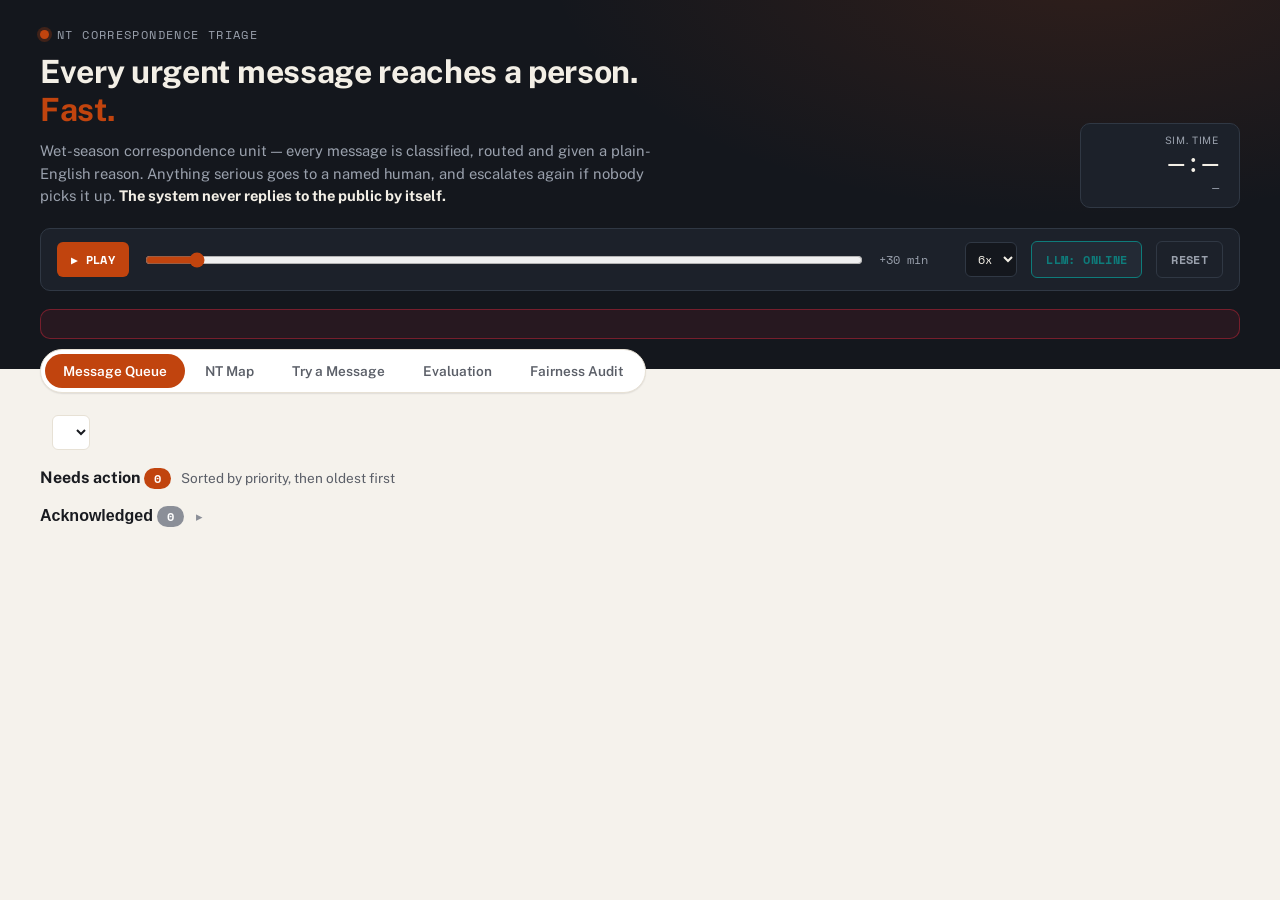
==== commit e5bfef36: "Make "Needs a human now" scrollable and add queue priority filters - The "Needs a human now" panel l" ====
--- a/static/index.html
+++ b/static/index.html
@@ -68,6 +68,7 @@
 <main>
   <section id="view-queue" class="view active">
     <div class="queue-toolbar">
+      <div id="priorityFilter" class="priority-filter" role="group" aria-label="Filter by priority"></div>
       <select id="teamFilter" class="ctrl-select" aria-label="Filter by team"></select>
       <span class="queue-meta" id="queueMeta"></span>
     </div>
--- a/static/style.css
+++ b/static/style.css
@@ -234,6 +234,15 @@
   font-size: 0.86rem;
   color: var(--mh-text);
 }
+.attention-list {
+  max-height: 390px;            /* roughly six rows; the rest scroll */
+  overflow-y: auto;
+  overscroll-behavior: contain; /* scrolling the list doesn't scroll the page */
+  scrollbar-width: thin;
+  scrollbar-color: var(--mh-muted) transparent;
+}
+.attention-list:focus-visible { outline: 2px solid var(--mh-muted); outline-offset: 2px; }
+.attention-hint { margin: 10px 0 0; }
 .attention-row .mono { font-size: 0.76rem; color: var(--mh-muted); }
 .attention-meta { font-size: 0.7rem; color: var(--mh-muted); line-height: 1.5; }
 .attention-actions { text-align: right; }
@@ -576,6 +585,12 @@
 }
 .chip:hover { color: var(--ink); border-color: var(--ink-faint); }
 .chip-row { display: flex; gap: 8px; flex-wrap: wrap; margin-bottom: 12px; }
+.priority-filter { display: flex; gap: 6px; flex-wrap: wrap; }
+.prio-chip { display: inline-flex; align-items: center; gap: 6px; }
+.prio-chip .chip-dot { width: 8px; height: 8px; border-radius: 50%; background: var(--chip-color); }
+.prio-chip .chip-count { opacity: 0.7; }
+.prio-chip.active { background: var(--ink); color: var(--card); border-color: var(--ink); }
+.prio-chip.active .chip-count { opacity: 1; }
 
 /* ---------- Try a message ---------- */
 #tryText {
@@ -637,6 +652,7 @@
   .dispatch-row { grid-template-columns: 1fr; }
   .rowtags { text-align: left; }
   .attention-row { grid-template-columns: 1fr; gap: 6px; }
+  .attention-list { max-height: 60vh; }
   .attention-actions { text-align: left; }
   .detail-grid { grid-template-columns: 1fr; }
   .control-bar { flex-wrap: wrap; }
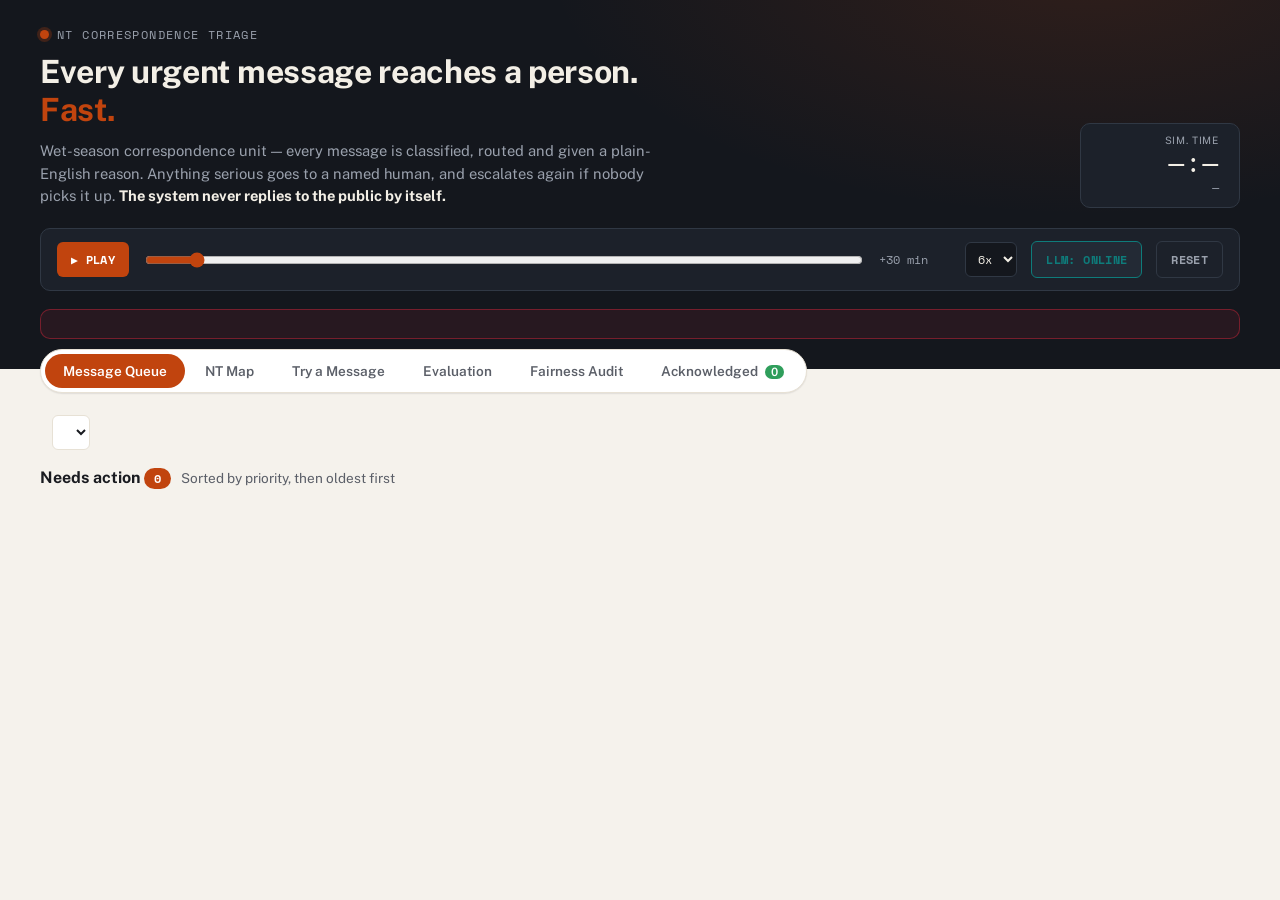
==== commit 49540a9a: "Move acknowledged messages to their own tab; fix repeat-ack timing - New "Acknowledged" tab (next to" ====
--- a/static/index.html
+++ b/static/index.html
@@ -63,6 +63,7 @@
   <button class="tab-btn" data-view="try">Try a Message</button>
   <button class="tab-btn" data-view="compare">Evaluation</button>
   <button class="tab-btn" data-view="fairness">Fairness Audit</button>
+  <button class="tab-btn" data-view="acked">Acknowledged <span class="tab-count" id="ackTabCount">0</span></button>
 </nav>
 
 <main>
@@ -81,13 +82,16 @@
       <div id="queueOpenList"></div>
     </div>
 
-    <div class="queue-section acked-section">
-      <button class="queue-section-head toggle" id="ackToggle" aria-expanded="false">
-        <h4>Acknowledged <span class="section-count muted" id="ackCount">0</span></h4>
-        <span class="toggle-caret">&#9656;</span>
-      </button>
-      <div id="queueAckList" hidden></div>
+  </section>
+
+  <section id="view-acked" class="view">
+    <div class="queue-section-head">
+      <h4>Acknowledged by an officer <span class="section-count muted" id="ackCount">0</span></h4>
+      <span class="view-note">Most recently acknowledged first</span>
     </div>
+    <p class="view-note">Items an officer has picked up. They've stopped escalating, but the full reasoning and
+    draft reply are still here, and drafts can still be approved.</p>
+    <div id="ackedList"></div>
   </section>
 
   <section id="view-map" class="view">
--- a/static/style.css
+++ b/static/style.css
@@ -319,6 +319,17 @@
 .tab-btn:hover { color: var(--ink); }
 .tab-btn.active { color: var(--accent-ink); background: var(--accent); }
 
+.tab-count {
+  display: inline-block;
+  min-width: 1.6em;
+  margin-left: 4px;
+  padding: 0 6px;
+  border-radius: 999px;
+  font-size: 0.72rem;
+  text-align: center;
+  background: var(--low);
+  color: #fff;
+}
 .view { display: none; }
 .view.active { display: block; }
 .view-note { color: var(--ink-soft); font-size: 0.85rem; line-height: 1.5; }
@@ -364,7 +375,7 @@
 }
 .toggle-caret { color: var(--ink-faint); transition: transform 0.15s; margin-left: 2px; }
 .acked-section .toggle.open .toggle-caret { transform: rotate(90deg); }
-#queueAckList { opacity: 0.85; }
+#ackedList { opacity: 0.9; }
 
 /* ---------- Message cards ---------- */
 .dispatch-row {
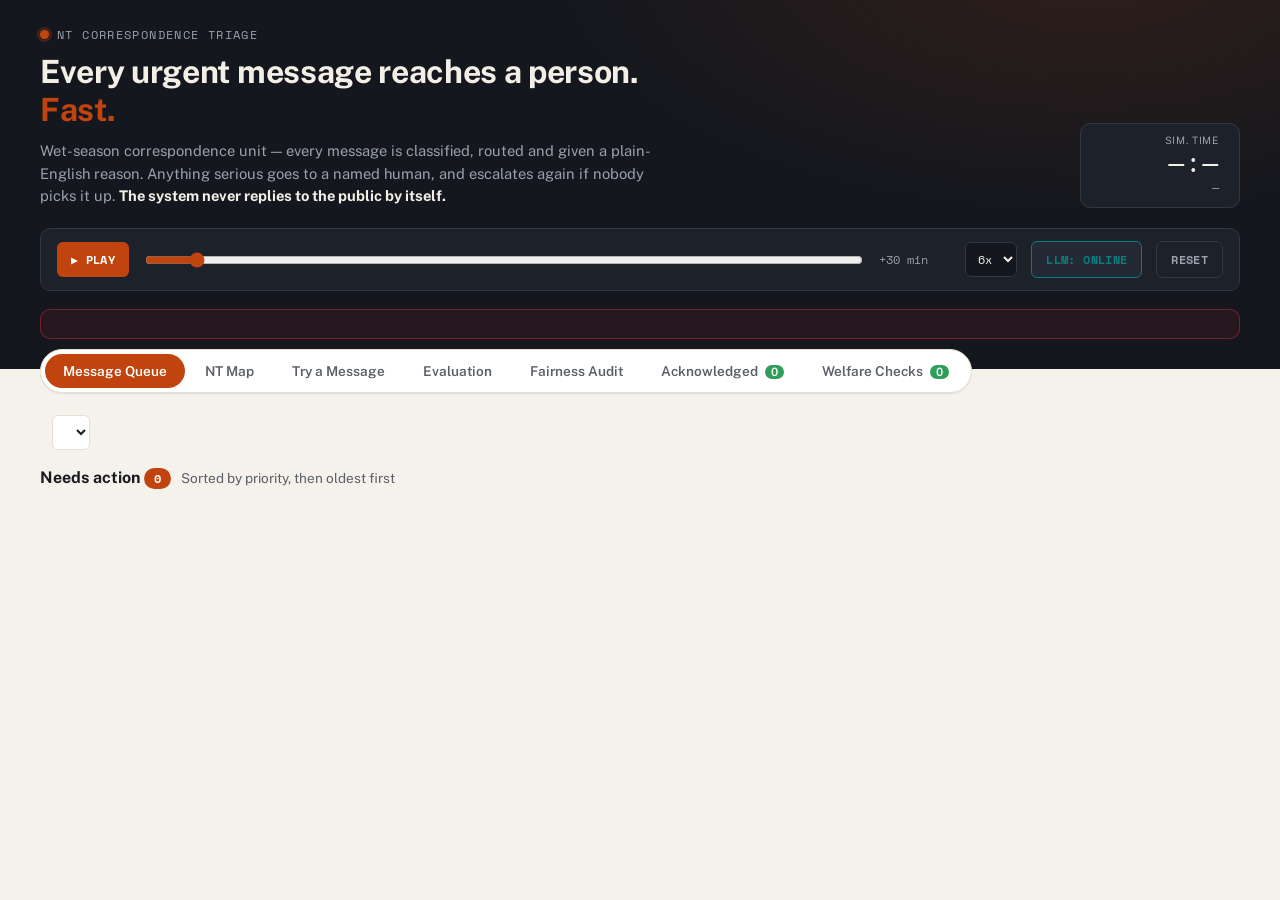
==== commit 62dcb1a9: "Add Welfare Checks log; welfare actions only in "Needs a human now" - LOG WELFARE CHECK (only in the" ====
--- a/static/index.html
+++ b/static/index.html
@@ -64,6 +64,7 @@
   <button class="tab-btn" data-view="compare">Evaluation</button>
   <button class="tab-btn" data-view="fairness">Fairness Audit</button>
   <button class="tab-btn" data-view="acked">Acknowledged <span class="tab-count" id="ackTabCount">0</span></button>
+  <button class="tab-btn" data-view="welfare">Welfare Checks <span class="tab-count" id="welfareTabCount">0</span></button>
 </nav>
 
 <main>
@@ -92,6 +93,21 @@
     <p class="view-note">Items an officer has picked up. They've stopped escalating, but the full reasoning and
     draft reply are still here, and drafts can still be approved.</p>
     <div id="ackedList"></div>
+  </section>
+
+  <section id="view-welfare" class="view">
+    <p class="view-note">When someone reports something serious and then goes silent, the silence itself is treated
+    as a warning sign: their phone may have died, the network may be down, or things may have got worse. Those senders
+    are flagged in "Needs a human now" at the top of the page, where an officer logs the welfare check. This tab is the
+    record of checks made: who logged each one, their note, and whether the sender has been in touch since.</p>
+
+    <div class="queue-section">
+      <div class="queue-section-head">
+        <h4>Welfare checks logged <span class="section-count muted" id="welfareLoggedCount">0</span></h4>
+        <span class="view-note">Most recent first</span>
+      </div>
+      <div id="welfareLogList"></div>
+    </div>
   </section>
 
   <section id="view-map" class="view">
--- a/static/style.css
+++ b/static/style.css
@@ -330,6 +330,56 @@
   background: var(--low);
   color: #fff;
 }
+
+/* ---------- Welfare checks ---------- */
+.welfare-card {
+  background: var(--card);
+  border: 1px solid var(--card-border);
+  border-left: 4px solid var(--row-color);
+  border-radius: var(--radius);
+  padding: 14px 16px;
+  margin-bottom: 12px;
+}
+.welfare-card.logged { opacity: 0.95; }
+.welfare-head { display: flex; flex-wrap: wrap; align-items: center; gap: 10px; margin-bottom: 8px; font-size: 0.75rem; }
+.welfare-head .muted { color: var(--ink-faint); }
+.welfare-check { font-family: 'Space Mono', monospace; font-weight: 700; color: var(--low); }
+.role-badge {
+  font-family: 'Space Mono', monospace;
+  font-size: 0.68rem;
+  font-weight: 700;
+  padding: 2px 8px;
+  border-radius: 999px;
+  background: var(--ink);
+  color: var(--card);
+}
+.welfare-note { font-size: 0.85rem; margin-top: 8px; color: var(--ink); }
+.welfare-followup { font-size: 0.82rem; margin-top: 8px; color: var(--high); }
+.welfare-followup.ok { color: var(--low); }
+.welfare-form {
+  display: flex;
+  flex-direction: column;
+  gap: 6px;
+  margin-top: 8px;
+  padding: 10px;
+  border: 1px dashed var(--medium);
+  border-radius: var(--radius);
+  text-align: left;
+  font-size: 0.75rem;
+}
+.welfare-form label { display: flex; align-items: center; gap: 6px; }
+.welfare-form select, .welfare-form input {
+  font: inherit;
+  padding: 5px 8px;
+  border: 1px solid var(--card-border);
+  border-radius: 6px;
+  background: var(--card);
+  color: var(--ink);
+  min-width: 0;
+}
+.welfare-form-actions { display: flex; gap: 6px; }
+.welfare-form-actions .ack-btn { margin: 0; }
+.ack-btn.ghost { border-color: var(--card-border); color: var(--ink-soft); }
 .view { display: none; }
 .view.active { display: block; }
 .view-note { color: var(--ink-soft); font-size: 0.85rem; line-height: 1.5; }
@@ -629,6 +679,28 @@
 .try-head { display: flex; gap: 12px; align-items: center; flex-wrap: wrap; margin-bottom: 8px; }
 .try-card dt { color: var(--ink); font-weight: 600; margin-top: 6px; }
 .try-card dd { margin: 2px 0 0; color: var(--ink-soft); }
+.try-footer {
+  margin-top: 14px;
+  padding-top: 14px;
+  border-top: 1px dashed var(--card-border);
+  display: flex;
+  align-items: center;
+  gap: 12px;
+  flex-wrap: wrap;
+}
+.try-footer .view-note { flex: 1; min-width: 200px; }
+.link-btn {
+  background: none;
+  border: none;
+  color: var(--teal);
+  font-weight: 600;
+  text-decoration: underline;
+  cursor: pointer;
+  padding: 0;
+  font-size: inherit;
+  font-family: inherit;
+}
+.link-btn:hover { color: var(--accent); }
 
 /* ---------- Evaluation ---------- */
 .source-note {
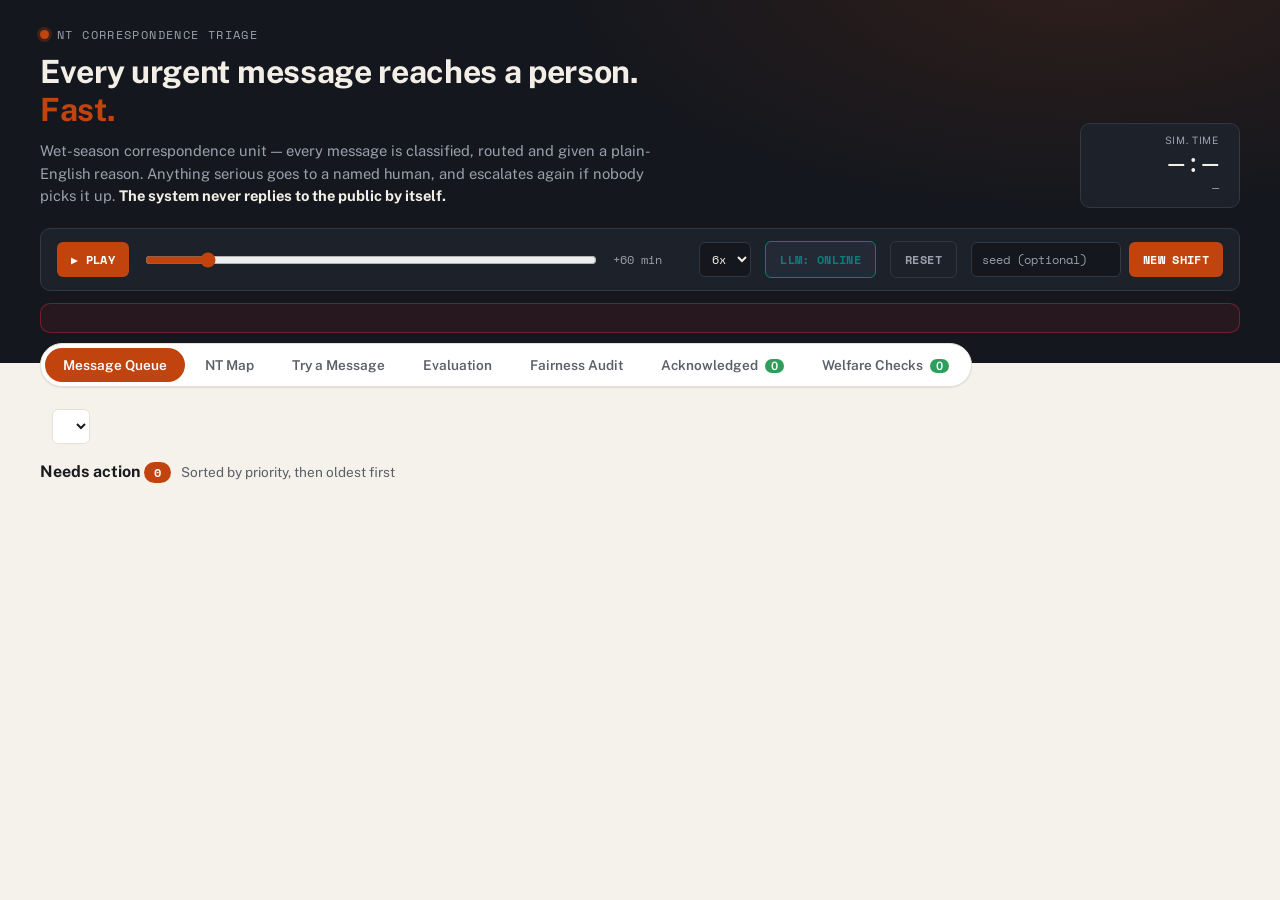
==== commit d25d49ed: "ML" ====
--- a/static/index.html
+++ b/static/index.html
@@ -32,8 +32,8 @@
 
     <div class="control-bar">
       <button id="playBtn" class="ctrl-btn" title="Auto-advance the clock">&#9654; PLAY</button>
-      <input type="range" id="clockSlider" min="0" max="480" step="15" value="30" aria-label="Simulation clock">
-      <span class="ctrl-readout" id="minutesReadout">+30 min</span>
+      <input type="range" id="clockSlider" min="0" max="480" step="15" value="60" aria-label="Simulation clock">
+      <span class="ctrl-readout" id="minutesReadout">+60 min</span>
       <select id="speedSelect" class="ctrl-select" title="Auto-advance speed" aria-label="Speed">
         <option value="900">1x</option>
         <option value="450">2x</option>
@@ -41,7 +41,14 @@
       </select>
       <button id="llmBtn" class="ctrl-btn llm-btn" title="Simulate the LLM being unavailable (API outage / no connectivity)">LLM: ONLINE</button>
       <button id="resetBtn" class="ctrl-btn ghost" title="Clear all officer actions">RESET</button>
+      <span class="shift-controls">
+        <input id="seedInput" class="seed-input" type="text" inputmode="numeric" maxlength="9" placeholder="seed (optional)"
+               aria-label="Shift seed" title="Leave empty for a random shift. Type a seed to replay a shift exactly.">
+        <button id="newShiftBtn" class="ctrl-btn" title="Generate a brand-new set of messages. With an API key, a seed you have never run costs about 25 cents of credit (55 Claude calls); a seed you have run before is free.">NEW SHIFT</button>
+      </span>
     </div>
+
+    <div id="shiftNote" class="shift-note"></div>
 
     <div id="degradedBanner" class="degraded-banner" hidden>
       <strong>LLM OUTAGE (SIMULATED).</strong> Every item is being triaged in degraded mode: the local baseline
@@ -159,17 +166,16 @@
 
   <section id="view-compare" class="view">
     <h3>Does an urgent message reach a human? Measured, not assumed.</h3>
-    <p id="llmSourceNote" class="source-note"></p>
-    <div id="evalTableWrap"></div>
+    <div id="evalPrimary"></div>
+    <div id="evalBenchmark"></div>
     <div id="compareTableWrap"></div>
   </section>
 
   <section id="view-fairness" class="view">
     <h3>Formal vs informal phrasing: does urgency detection stay consistent?</h3>
-    <p class="view-note">Five matched pairs, one per urgency band. Each pair describes the same situation,
-    from the same place with the same access, written two ways: once informally (SMS style) and once in formal
-    written English. A fair system gives both halves of a pair the same priority. If it doesn't, that's a real
-    finding to report, not a bug to hide.</p>
+    <p class="view-note">Matched pairs: each one describes the same situation, from the same place with the same
+    access, written two ways: once informally (SMS style) and once in formal written English. A fair system gives
+    both halves of a pair the same priority. If it doesn't, that's a real finding to report, not a bug to hide.</p>
     <div id="fairnessPairs"></div>
     <div id="fairnessSummary"></div>
   </section>
--- a/static/style.css
+++ b/static/style.css
@@ -744,3 +744,52 @@
   #ntMap { width: 100%; height: auto; }
   .map-side { width: 100%; }
 }
+
+/* ---------- Live shift controls ---------- */
+.shift-controls { display: inline-flex; align-items: center; gap: 8px; margin-left: auto; }
+.seed-input {
+  width: 150px;
+  font-family: 'Space Mono', monospace;
+  font-size: 0.72rem;
+  background: var(--mh-bg);
+  color: var(--mh-text);
+  border: 1px solid var(--mh-line);
+  border-radius: 6px;
+  padding: 8px 10px;
+}
+.seed-input::placeholder { color: var(--mh-muted); }
+.seed-input:focus-visible { outline: 2px solid var(--accent); outline-offset: 1px; }
+#clockSlider { min-width: 80px; }
+.ctrl-btn:disabled { opacity: 0.6; cursor: progress; }
+
+.shift-note {
+  color: var(--mh-muted);
+  font-size: 0.8rem;
+  line-height: 1.55;
+  margin: -6px 2px 16px;
+}
+.shift-note strong { color: var(--mh-text); letter-spacing: 0.04em; }
+.shift-note .link-btn { color: var(--mh-text); margin-left: 6px; }
+.shift-note .link-btn:hover { color: var(--accent); }
+
+/* ---------- Evaluation blocks ---------- */
+.eval-block {
+  background: var(--card);
+  border: 1px solid var(--card-border);
+  border-radius: var(--radius);
+  box-shadow: var(--shadow-sm);
+  padding: 18px 20px;
+  margin-bottom: 18px;
+  overflow-x: auto;
+}
+.eval-block h4 { margin: 0 0 10px; font-size: 1rem; }
+.eval-block .source-note { margin-bottom: 10px; }
+.view-note.caveat { color: var(--high); margin: 0 0 12px; }
+
+@media (max-width: 900px) {
+  .shift-controls { margin-left: 0; width: 100%; }
+  .seed-input { flex: 1; }
+}
+
+.shift-note .credit-note { color: var(--mh-muted); font-size: 0.76rem; }
+.shift-note .credit-note strong { color: var(--mh-text); letter-spacing: 0; }
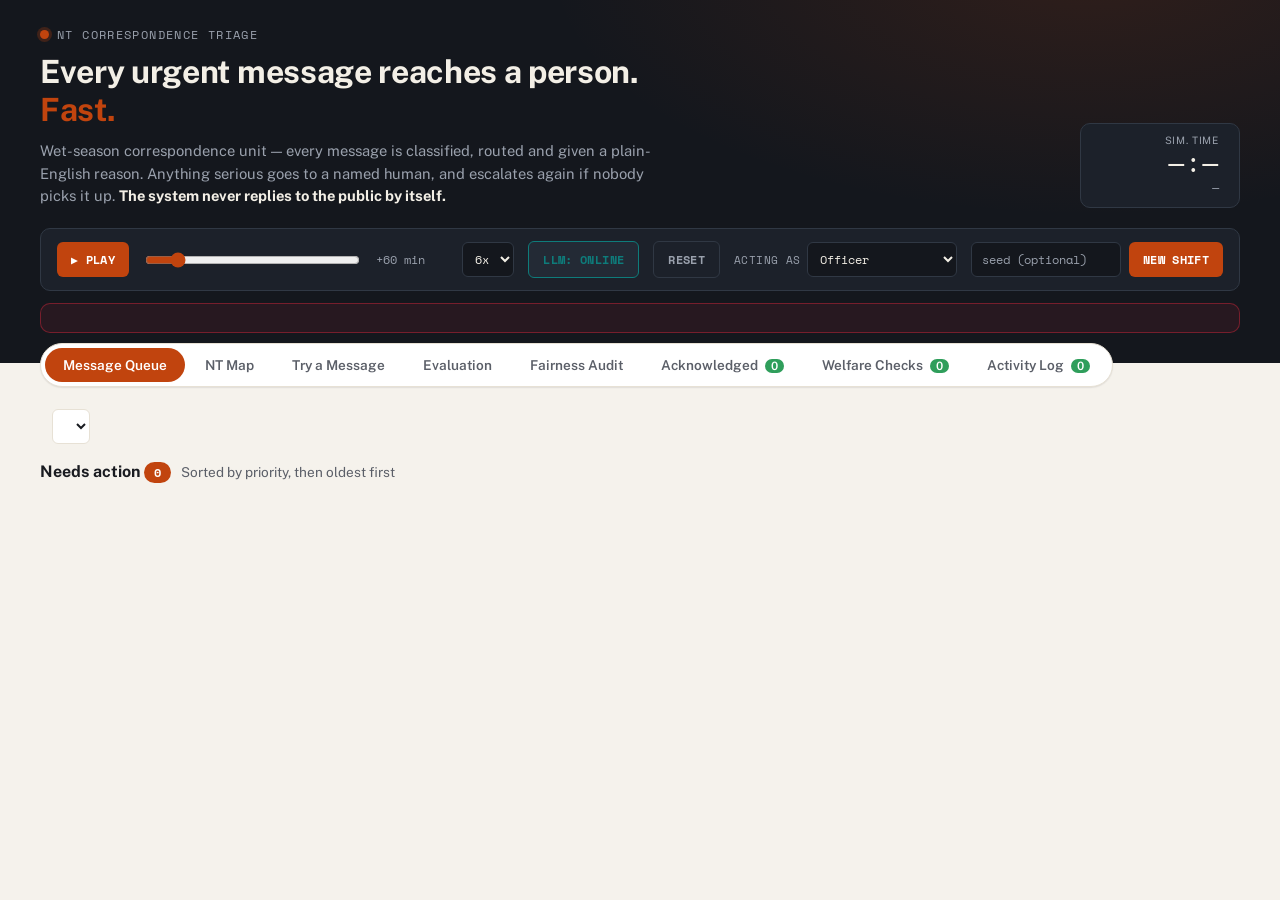
==== commit cb191e3e: "Add "Acting as" role switch and Activity Log audit trail - "Acting as" (Officer / Shift supervisor /" ====
--- a/static/index.html
+++ b/static/index.html
@@ -41,6 +41,13 @@
       </select>
       <button id="llmBtn" class="ctrl-btn llm-btn" title="Simulate the LLM being unavailable (API outage / no connectivity)">LLM: ONLINE</button>
       <button id="resetBtn" class="ctrl-btn ghost" title="Clear all officer actions">RESET</button>
+      <label class="role-pick" title="Who you are acting as. Every action is recorded against this role, and the alert panel shows this role's desk.">ACTING AS
+        <select id="roleSelect" class="ctrl-select" aria-label="Acting as">
+          <option>Officer</option>
+          <option>Shift supervisor</option>
+          <option>Duty manager</option>
+        </select>
+      </label>
       <span class="shift-controls">
         <input id="seedInput" class="seed-input" type="text" inputmode="numeric" maxlength="9" placeholder="seed (optional)"
                aria-label="Shift seed" title="Leave empty for a random shift. Type a seed to replay a shift exactly.">
@@ -72,6 +79,7 @@
   <button class="tab-btn" data-view="fairness">Fairness Audit</button>
   <button class="tab-btn" data-view="acked">Acknowledged <span class="tab-count" id="ackTabCount">0</span></button>
   <button class="tab-btn" data-view="welfare">Welfare Checks <span class="tab-count" id="welfareTabCount">0</span></button>
+  <button class="tab-btn" data-view="activity">Activity Log <span class="tab-count" id="activityTabCount">0</span></button>
 </nav>
 
 <main>
@@ -100,6 +108,14 @@
     <p class="view-note">Items an officer has picked up. They've stopped escalating, but the full reasoning and
     draft reply are still here, and drafts can still be approved.</p>
     <div id="ackedList"></div>
+  </section>
+
+  <section id="view-activity" class="view">
+    <p class="view-note">The audit trail: every action by an officer, shift supervisor or duty manager, and every automatic
+    escalation the system made, newest first. Use <strong>Acting as</strong> at the top to choose who you are; whatever you
+    do is recorded against that role.</p>
+    <div id="activityFilter" class="chip-row" role="group" aria-label="Filter by who acted"></div>
+    <div id="activityList"></div>
   </section>
 
   <section id="view-welfare" class="view">
--- a/static/style.css
+++ b/static/style.css
@@ -133,7 +133,10 @@
   border-radius: var(--radius);
   padding: 12px 16px;
   margin-bottom: 18px;
-}
+  flex-wrap: wrap;          /* wrap whole controls onto a second row rather than squashing them */
+  row-gap: 10px;
+}
+.control-bar .ctrl-btn, .role-pick { white-space: nowrap; flex-shrink: 0; }
 .ctrl-btn {
   font-family: 'Space Mono', monospace;
   font-size: 0.72rem;
@@ -154,7 +157,7 @@
 }
 .ctrl-btn.ghost:hover { color: var(--mh-text); border-color: var(--mh-muted); }
 .ctrl-btn.playing { background: var(--critical); }
-#clockSlider { flex: 1; accent-color: var(--accent); }
+#clockSlider { flex: 1 1 160px; accent-color: var(--accent); }
 .ctrl-readout {
   font-family: 'Space Mono', monospace;
   font-size: 0.78rem;
@@ -793,3 +796,52 @@
 
 .shift-note .credit-note { color: var(--mh-muted); font-size: 0.76rem; }
 .shift-note .credit-note strong { color: var(--mh-text); letter-spacing: 0; }
+
+/* ---------- Acting as / Activity log ---------- */
+.role-pick {
+  display: inline-flex;
+  align-items: center;
+  gap: 6px;
+  font-family: 'Space Mono', monospace;
+  font-size: 0.68rem;
+  letter-spacing: 0.04em;
+  color: var(--mh-muted);
+}
+.activity-row {
+  display: grid;
+  grid-template-columns: 52px 130px 150px 1fr;
+  gap: 4px 12px;
+  align-items: center;
+  background: var(--card);
+  border: 1px solid var(--card-border);
+  border-left: 4px solid var(--row-color);
+  border-radius: var(--radius);
+  padding: 10px 14px;
+  margin-bottom: 8px;
+  font-size: 0.85rem;
+}
+.activity-time { font-weight: 700; color: var(--ink); }
+.activity-kind { font-family: 'Space Mono', monospace; font-size: 0.7rem; font-weight: 700; color: var(--ink-soft); }
+.activity-msg { display: flex; align-items: center; gap: 8px; min-width: 0; }
+.activity-text { color: var(--ink-soft); overflow: hidden; text-overflow: ellipsis; white-space: nowrap; }
+.activity-detail { grid-column: 2 / -1; color: var(--ink-soft); font-size: 0.8rem; }
+.actor-badge {
+  justify-self: start;
+  font-family: 'Space Mono', monospace;
+  font-size: 0.66rem;
+  font-weight: 700;
+  padding: 2px 8px;
+  border-radius: 999px;
+  color: #fff;
+  background: var(--ink-faint);
+}
+.actor-officer { background: var(--low); }
+.actor-shift-supervisor { background: var(--high); }
+.actor-duty-manager { background: var(--critical); }
+@media (max-width: 900px) {
+  .activity-row { grid-template-columns: 1fr; }
+  .activity-detail { grid-column: auto; }
+  .activity-text { white-space: normal; }
+}
+.wf-as { color: inherit; }
+.wf-hint { opacity: 0.7; font-size: 0.68rem; }
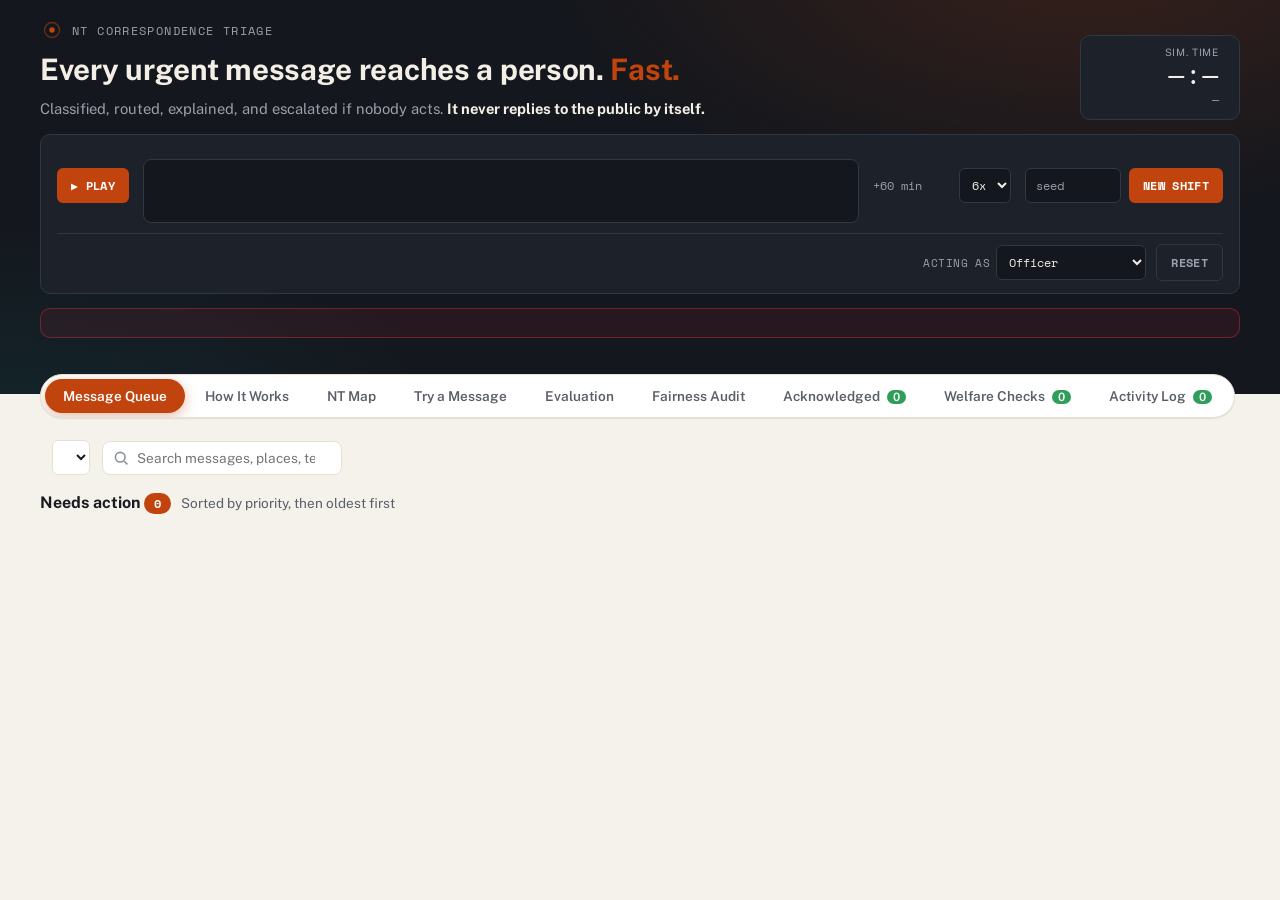
==== commit f9ff5268: "Final Changes" ====
--- a/static/index.html
+++ b/static/index.html
@@ -6,6 +6,7 @@
 <title>NT Correspondence Triage — Dispatch Console</title>
 <link rel="preconnect" href="https://fonts.googleapis.com">
 <link href="https://fonts.googleapis.com/css2?family=Space+Mono:wght@400;700&family=Public+Sans:wght@400;500;600;700&display=swap" rel="stylesheet">
+<link rel="icon" type="image/svg+xml" href="data:image/svg+xml,%3Csvg xmlns=%27http://www.w3.org/2000/svg%27 viewBox=%270 0 32 32%27%3E%3Crect width=%2732%27 height=%2732%27 rx=%277%27 fill=%27%2314171D%27/%3E%3Ccircle cx=%2716%27 cy=%2716%27 r=%273.5%27 fill=%27%23C1440E%27/%3E%3Ccircle cx=%2716%27 cy=%2716%27 r=%278%27 fill=%27none%27 stroke=%27%23C1440E%27 stroke-width=%271.8%27/%3E%3Ccircle cx=%2716%27 cy=%2716%27 r=%2712%27 fill=%27none%27 stroke=%27%23C1440E%27 stroke-opacity=%27.45%27 stroke-width=%271.8%27/%3E%3C/svg%3E">
 <link rel="stylesheet" href="style.css">
 </head>
 <body>
@@ -14,11 +15,9 @@
   <div class="masthead-inner">
     <header class="dispatch-header">
       <div class="header-left">
-        <div class="brand"><span class="brand-mark" aria-hidden="true"></span>NT CORRESPONDENCE TRIAGE</div>
+        <div class="brand"><svg class="logo" viewBox="0 0 32 32" aria-hidden="true"><circle class="lg-ring" cx="16" cy="16" r="10"/><circle class="lg-core" cx="16" cy="16" r="3.6"/><circle class="lg-r1" cx="16" cy="16" r="8"/><circle class="lg-r2" cx="16" cy="16" r="12.5"/></svg>NT CORRESPONDENCE TRIAGE</div>
         <h1>Every urgent message reaches a person. <span class="build-tag">Fast.</span></h1>
-        <p class="subtitle">Wet-season correspondence unit — every message is classified, routed and given a
-        plain-English reason. Anything serious goes to a named human, and escalates again if nobody picks it up.
-        <strong>The system never replies to the public by itself.</strong></p>
+        <p class="subtitle">Classified, routed, explained, and escalated if nobody acts. <strong>It never replies to the public by itself.</strong></p>
       </div>
 
       <div class="header-right">
@@ -31,36 +30,35 @@
     </header>
 
     <div class="control-bar">
-      <button id="playBtn" class="ctrl-btn" title="Auto-advance the clock">&#9654; PLAY</button>
-      <input type="range" id="clockSlider" min="0" max="480" step="15" value="60" aria-label="Simulation clock">
-      <span class="ctrl-readout" id="minutesReadout">+60 min</span>
-      <select id="speedSelect" class="ctrl-select" title="Auto-advance speed" aria-label="Speed">
-        <option value="900">1x</option>
-        <option value="450">2x</option>
-        <option value="150" selected>6x</option>
-      </select>
-      <button id="llmBtn" class="ctrl-btn llm-btn" title="Simulate the LLM being unavailable (API outage / no connectivity)">LLM: ONLINE</button>
-      <button id="resetBtn" class="ctrl-btn ghost" title="Clear all officer actions">RESET</button>
-      <label class="role-pick" title="Who you are acting as. Every action is recorded against this role, and the alert panel shows this role's desk.">ACTING AS
-        <select id="roleSelect" class="ctrl-select" aria-label="Acting as">
-          <option>Officer</option>
-          <option>Shift supervisor</option>
-          <option>Duty manager</option>
+      <div class="cb-row">
+        <button id="playBtn" class="ctrl-btn" title="Auto-advance the clock (Space)">&#9654; PLAY</button>
+        <div id="timeline" class="timeline" tabindex="0" role="slider" aria-label="Shift timeline: drag to move the clock"
+             aria-valuemin="0" aria-valuemax="480" aria-valuenow="60"></div>
+        <input type="range" id="clockSlider" class="sr-only" min="0" max="480" step="15" value="60" aria-label="Simulation clock" tabindex="-1">
+        <span class="ctrl-readout" id="minutesReadout">+60 min</span>
+        <select id="speedSelect" class="ctrl-select" title="Auto-advance speed" aria-label="Speed">
+          <option value="900">1x</option>
+          <option value="450">2x</option>
+          <option value="150" selected>6x</option>
         </select>
-      </label>
-      <span class="shift-controls">
-        <input id="seedInput" class="seed-input" type="text" inputmode="numeric" maxlength="9" placeholder="seed (optional)"
-               aria-label="Shift seed" title="Leave empty for a random shift. Type a seed to replay a shift exactly.">
-        <button id="newShiftBtn" class="ctrl-btn" title="Generate a brand-new set of messages. With an API key, a seed you have never run costs about 25 cents of credit (55 Claude calls); a seed you have run before is free.">NEW SHIFT</button>
-      </span>
-    </div>
-
-    <div id="shiftNote" class="shift-note"></div>
-
-    <div id="degradedBanner" class="degraded-banner" hidden>
-      <strong>LLM OUTAGE (SIMULATED).</strong> Every item is being triaged in degraded mode: the local baseline
-      model plus deterministic safety tripwires plus access weighting. Items are marked "NOT LLM-CHECKED".
-      Urgent messages still reach a human; see the Evaluation tab for how many.
+        <span class="shift-controls">
+          <input id="seedInput" class="seed-input" type="text" inputmode="numeric" maxlength="9" placeholder="seed"
+                 aria-label="Shift seed" title="Leave empty for a random shift. Type a seed to replay a shift exactly.">
+          <button id="newShiftBtn" class="ctrl-btn" title="Generate a brand-new set of messages. With an API key, a seed you have never run costs about 25 cents of credit (55 AI calls); a seed you have run before is free.">NEW SHIFT</button>
+        </span>
+      </div>
+      <div class="cb-row cb-secondary">
+        <div id="shiftNote" class="shift-note"></div>
+        <span class="cb-spacer"></span>
+        <label class="role-pick" title="Who you are acting as. Every action is recorded against this role, and the alert panel shows this role's desk.">ACTING AS
+          <select id="roleSelect" class="ctrl-select" aria-label="Acting as">
+            <option>Officer</option>
+            <option>Shift supervisor</option>
+            <option>Duty manager</option>
+          </select>
+        </label>
+        <button id="resetBtn" class="ctrl-btn ghost" title="Clear all officer actions">RESET</button>
+      </div>
     </div>
 
     <section id="attention" class="attention"></section>
@@ -72,7 +70,9 @@
 <section class="stat-row" id="statRow"></section>
 
 <nav class="view-tabs">
+  <span class="tab-indicator" id="tabIndicator" aria-hidden="true"></span>
   <button class="tab-btn active" data-view="queue">Message Queue</button>
+  <button class="tab-btn" data-view="journey">How It Works</button>
   <button class="tab-btn" data-view="map">NT Map</button>
   <button class="tab-btn" data-view="try">Try a Message</button>
   <button class="tab-btn" data-view="compare">Evaluation</button>
@@ -87,6 +87,7 @@
     <div class="queue-toolbar">
       <div id="priorityFilter" class="priority-filter" role="group" aria-label="Filter by priority"></div>
       <select id="teamFilter" class="ctrl-select" aria-label="Filter by team"></select>
+      <input id="queueSearch" class="search-box" type="search" placeholder="Search messages, places, teams…" aria-label="Search the queue">
       <span class="queue-meta" id="queueMeta"></span>
     </div>
 
@@ -100,29 +101,38 @@
 
   </section>
 
+  <section id="view-journey" class="view">
+    <div class="jr-head">
+      <div>
+        <h3>Follow one message</h3>
+        <p class="view-note">From arrival to a named human. Real data from the shift on screen.</p>
+      </div>
+      <div class="jr-controls">
+        <select id="journeyPick" class="ctrl-select" aria-label="Choose a message"></select>
+        <button id="journeyReplay" class="ctrl-btn">&#8635; REPLAY</button>
+      </div>
+    </div>
+    <div id="journeyStage"></div>
+  </section>
+
   <section id="view-acked" class="view">
     <div class="queue-section-head">
       <h4>Acknowledged by an officer <span class="section-count muted" id="ackCount">0</span></h4>
-      <span class="view-note">Most recently acknowledged first</span>
-    </div>
-    <p class="view-note">Items an officer has picked up. They've stopped escalating, but the full reasoning and
-    draft reply are still here, and drafts can still be approved.</p>
+      <span class="view-note">Most recent first &middot; no longer escalating</span>
+    </div>
     <div id="ackedList"></div>
   </section>
 
   <section id="view-activity" class="view">
-    <p class="view-note">The audit trail: every action by an officer, shift supervisor or duty manager, and every automatic
-    escalation the system made, newest first. Use <strong>Acting as</strong> at the top to choose who you are; whatever you
-    do is recorded against that role.</p>
+    <p class="view-note">Every officer action and automatic escalation, newest first. Choose who you are with
+    <strong>Acting as</strong> at the top.</p>
     <div id="activityFilter" class="chip-row" role="group" aria-label="Filter by who acted"></div>
     <div id="activityList"></div>
   </section>
 
   <section id="view-welfare" class="view">
-    <p class="view-note">When someone reports something serious and then goes silent, the silence itself is treated
-    as a warning sign: their phone may have died, the network may be down, or things may have got worse. Those senders
-    are flagged in "Needs a human now" at the top of the page, where an officer logs the welfare check. This tab is the
-    record of checks made: who logged each one, their note, and whether the sender has been in touch since.</p>
+    <p class="view-note">A sender who reports something serious and then goes silent may be in trouble. They are
+    flagged in &ldquo;Needs a human now&rdquo;; this is the record of checks made.</p>
 
     <div class="queue-section">
       <div class="queue-section-head">
@@ -134,11 +144,10 @@
   </section>
 
   <section id="view-map" class="view">
-    <p class="view-note">Schematic layout of the Northern Territory, Top End to Central Australia.
-    Relative positions only, not to scale. Pin colour shows the highest open priority at that location. A pulsing
-    ring means something there has escalated or a sender has gone silent.</p>
+    <p class="view-note">Schematic map, not to scale. Pin colour is the highest open priority; a pulsing ring
+    means an escalation or a silent sender.</p>
     <div class="map-wrap">
-      <svg id="ntMap" viewBox="0 0 500 900" xmlns="http://www.w3.org/2000/svg"></svg>
+      <svg id="ntMap" viewBox="0 0 660 900" xmlns="http://www.w3.org/2000/svg"></svg>
       <div class="map-side">
         <div class="legend">
           <div class="legend-row"><span class="dot" style="--c:#D7263D"></span>Critical</div>
@@ -153,10 +162,9 @@
   </section>
 
   <section id="view-try" class="view">
-    <h3>Triage any message, live</h3>
-    <p class="view-note">Type or paste anything. It runs through the same pipeline as the queue: LLM (if a key
-    is configured), baseline model, safety tripwires, access weighting, routing and a draft acknowledgement.
-    Try the prompt-injection example: the text tells the AI to ignore it, and the safety net still catches it.</p>
+    <h3>Try a message</h3>
+    <p class="view-note">Runs the full pipeline live: AI, baseline model, safety rules, access weighting,
+    routing and a draft reply. Try the prompt-injection example.</p>
     <div id="tryExamples" class="chip-row"></div>
     <textarea id="tryText" rows="4" placeholder="e.g. water coming in the house fast, got the kids, road is cut"></textarea>
     <div class="try-controls">
@@ -181,24 +189,27 @@
   </section>
 
   <section id="view-compare" class="view">
-    <h3>Does an urgent message reach a human? Measured, not assumed.</h3>
+    <h3>Does every urgent message reach a human?</h3>
     <div id="evalPrimary"></div>
     <div id="evalBenchmark"></div>
     <div id="compareTableWrap"></div>
   </section>
 
   <section id="view-fairness" class="view">
-    <h3>Formal vs informal phrasing: does urgency detection stay consistent?</h3>
-    <p class="view-note">Matched pairs: each one describes the same situation, from the same place with the same
-    access, written two ways: once informally (SMS style) and once in formal written English. A fair system gives
-    both halves of a pair the same priority. If it doesn't, that's a real finding to report, not a bug to hide.</p>
+    <h3>Does writing style change the priority?</h3>
+    <p class="view-note">Each pair is one situation written informally and formally. A fair system gives both the same priority.</p>
+    <div id="fairnessSummary"></div>
     <div id="fairnessPairs"></div>
-    <div id="fairnessSummary"></div>
   </section>
 </main>
 
 </div><!-- /.page-body -->
 
+<div id="miniBar" class="mini-bar" aria-hidden="true"></div>
+<div id="toasts" class="toasts" aria-live="polite"></div>
+
 <script src="app.js"></script>
+<script src="journey.js"></script>
+<script src="fx.js"></script>
 </body>
 </html>
--- a/static/style.css
+++ b/static/style.css
@@ -51,7 +51,7 @@
   background: var(--mh-bg);
   background-image: radial-gradient(ellipse 900px 420px at 85% -10%, rgba(193,68,14,0.16), transparent 60%);
   color: var(--mh-text);
-  padding-bottom: 30px;
+  padding-bottom: 64px;
 }
 .masthead-inner {
   max-width: 1320px;
@@ -90,7 +90,7 @@
   line-height: 1.2;
   margin: 0;
   letter-spacing: -0.01em;
-  max-width: 640px;
+  max-width: 760px;
 }
 .dispatch-header h1 .build-tag {
   color: var(--accent);
@@ -597,7 +597,7 @@
   gap: 20px;
 }
 #ntMap {
-  height: 640px;
+  height: 700px;
   width: auto;
   max-width: 100%;
   border: 1px solid var(--card-border);
@@ -609,7 +609,8 @@
 .pin { cursor: pointer; }
 .pin circle.core { transition: r 0.15s; }
 .pin:hover circle.core { r: 11; }
-.pin text { font-family: 'Space Mono', monospace; font-size: 16px; fill: var(--mh-muted); }
+.pin text { font-family: 'Space Mono', monospace; font-size: 16px; fill: #D5D9E0; paint-order: stroke; stroke: #14171D; stroke-width: 4px; stroke-linejoin: round; }
+.pin:hover text { fill: #fff; }
 .map-side { width: 280px; flex-shrink: 0; display: flex; flex-direction: column; gap: 14px; }
 .legend {
   background: var(--card);
@@ -845,3 +846,326 @@
 }
 .wf-as { color: inherit; }
 .wf-hint { opacity: 0.7; font-size: 0.68rem; }
+
+/* ---------- Compact, professional text: pills, collapsible detail, tight headers ---------- */
+.pill {
+  display: inline-block;
+  font-family: 'Space Mono', monospace;
+  font-size: 0.68rem;
+  font-weight: 700;
+  letter-spacing: 0.02em;
+  padding: 3px 10px;
+  border-radius: 999px;
+  border: 1px solid var(--card-border);
+  background: var(--paper);
+  color: var(--ink-soft);
+  white-space: nowrap;
+}
+.pill.ok   { color: var(--low);      border-color: rgba(47,158,91,0.4);  background: rgba(47,158,91,0.08); }
+.pill.bad  { color: var(--critical); border-color: rgba(215,38,61,0.4);  background: rgba(215,38,61,0.07); }
+.pill.warn { color: var(--high);     border-color: rgba(232,89,12,0.4);  background: rgba(232,89,12,0.07); }
+.pill.muted { color: var(--ink-faint); }
+
+.eval-head { display: flex; justify-content: space-between; align-items: center; gap: 12px; flex-wrap: wrap; margin-bottom: 12px; }
+.eval-head h4 { margin: 0; font-size: 1.02rem; }
+.eval-head h4 .view-note { font-weight: 400; margin-left: 6px; }
+.eval-table th[title] { cursor: help; text-decoration: underline dotted var(--ink-faint); text-underline-offset: 3px; }
+.eval-table td:first-child { min-width: 150px; }
+.view-note.caveat { margin: 0 0 12px; font-size: 0.8rem; }
+
+details.more > summary { cursor: pointer; font-weight: 600; list-style: none; padding: 2px 0; }
+details.more > summary::-webkit-details-marker { display: none; }
+details.more > summary::before { content: "\25B8\00a0"; color: var(--ink-faint); }
+details.more[open] > summary::before { content: "\25BE\00a0"; }
+details.more > summary .view-note { font-weight: 400; margin-left: 6px; }
+details.more[open] > summary { margin-bottom: 12px; }
+#compareTableWrap { padding: 14px 20px; }
+
+.fair-summary {
+  margin: 0 0 16px;
+  padding: 12px 16px;
+  background: var(--card);
+  border: 1px solid var(--card-border);
+  border-left: 4px solid var(--accent);
+  border-radius: var(--radius);
+  box-shadow: var(--shadow-sm);
+}
+.fair-summary .view-note { margin: 0 6px; }
+.fairness-pair-head { display: flex; align-items: center; gap: 10px; margin-bottom: 10px; }
+.fairness-pair-head .fairness-pair-id { margin: 0; }
+.pair-verdict { display: flex; align-items: center; gap: 8px; flex-wrap: wrap; margin: 12px 0 0; }
+.muted { color: var(--ink-faint); }
+
+/* ---------- Start-page status line: quiet chips on the dark header ---------- */
+.shift-note { display: flex; align-items: center; flex-wrap: wrap; gap: 8px 10px; }
+.shift-note .pill { background: rgba(255,255,255,0.06); border-color: var(--mh-line); color: var(--mh-muted); }
+.shift-note .pill.ok   { color: #6FD39A; border-color: rgba(111,211,154,0.4); background: rgba(111,211,154,0.1); }
+.shift-note .pill.warn { color: #F2A15C; border-color: rgba(242,161,92,0.4);  background: rgba(242,161,92,0.1); }
+.shift-note .link-btn { margin-left: 0; }
+.shift-note .credit-note { margin-left: auto; font-family: 'Space Mono', monospace; font-size: 0.7rem; color: var(--mh-muted); cursor: help; }
+.shift-note .credit-note strong { color: var(--mh-text); }
+
+/* ============================================================
+   HOW IT WORKS: the animated message journey
+   ============================================================ */
+.header-right { display: flex; align-items: flex-end; gap: 14px; }
+/* ---------- Journey ---------- */
+.jr-head { display: flex; justify-content: space-between; align-items: flex-end; gap: 20px; flex-wrap: wrap; margin-bottom: 18px; }
+.jr-head h3 { margin: 0 0 4px; }
+.jr-head .view-note { margin: 0; }
+.jr-controls { display: flex; gap: 10px; align-items: center; }
+.jr-controls .ctrl-select { max-width: 520px; width: 46vw; min-width: 220px; background: var(--card); color: var(--ink); border: 1px solid var(--card-border); padding: 9px 10px; border-radius: 8px; }
+.jr-band { margin-bottom: 22px; }
+.jr-band-h { font-size: 0.72rem; letter-spacing: 0.1em; text-transform: uppercase; font-weight: 700; color: var(--ink-soft); margin-bottom: 10px; display: flex; align-items: center; gap: 8px; }
+.jr-band-h span { width: 20px; height: 20px; border-radius: 50%; background: var(--ink); color: #fff; display: grid; place-items: center; font-size: 0.7rem; letter-spacing: 0; }
+.jr-step { opacity: 0.18; transform: translateY(8px); transition: opacity 0.5s ease, transform 0.5s ease, box-shadow 0.9s ease; }
+.jr-step.lit { opacity: 1; transform: none; }
+.jr-card { background: var(--card); border: 1px solid var(--card-border); border-radius: var(--radius); padding: 14px 16px; box-shadow: var(--shadow-sm); position: relative; }
+.jr-card.lit { box-shadow: var(--shadow-md); }
+.jr-card h5 { margin: 0; font-size: 0.95rem; }
+.jr-plain { margin: 2px 0 10px; font-size: 0.72rem; color: var(--ink-faint); text-transform: uppercase; letter-spacing: 0.06em; }
+.jr-val { min-height: 26px; display: flex; flex-wrap: wrap; gap: 4px; align-items: center; }
+.jr-detail { margin: 10px 0 0; font-size: 0.8rem; line-height: 1.45; color: var(--ink-soft); }
+.jr-pill { display: inline-block; font-family: 'Space Mono', monospace; font-size: 0.7rem; font-weight: 700; letter-spacing: 0.04em; padding: 4px 9px; border-radius: 5px; background: var(--c, #555); color: #fff; }
+.jr-pill.ok { background: #E3F4EA; color: #1E7B46; }
+.jr-pill.none { background: #ECE8DF; color: var(--ink-soft); }
+.jr-pill.sig { background: #20252E; color: #E6E9EF; }
+.jr-card.warn { border-color: var(--high); }
+.jr-card.hit { border-color: #20252E; }
+.jr-card.final { background: #14171D; border-color: #14171D; }
+.jr-card.final h5, .jr-card.final .jr-detail { color: #F3EFE6; }
+.jr-card.final .jr-plain { color: var(--mh-muted); }
+.jr-source { display: grid; gap: 12px; }
+.jr-chans { display: flex; flex-wrap: wrap; gap: 8px; align-items: center; }
+.jr-chan { font-size: 0.78rem; font-weight: 600; padding: 6px 14px; border-radius: 999px; border: 1px solid var(--card-border); background: var(--card); color: var(--ink-faint); }
+.jr-chan.on { background: var(--ink); color: #fff; border-color: var(--ink); }
+.jr-inbox { font-size: 0.78rem; color: var(--ink-soft); margin-left: 6px; }
+.jr-bubble { background: var(--card); border: 1px solid var(--card-border); border-left: 4px solid var(--accent); border-radius: var(--radius); padding: 14px 18px; box-shadow: var(--shadow-sm); }
+.jr-meta { font-size: 0.72rem; color: var(--ink-faint); margin-bottom: 6px; }
+.jr-text { font-size: 1.15rem; line-height: 1.4; font-weight: 500; }
+.jr-stages { display: grid; grid-template-columns: repeat(6, 1fr); gap: 22px; }
+.jr-stages .jr-card:not(:last-child)::after {
+  content: ""; position: absolute; right: -16px; top: 50%; width: 10px; height: 10px; margin-top: -5px;
+  border-top: 2px solid var(--ink-faint); border-right: 2px solid var(--ink-faint); transform: rotate(45deg);
+}
+.jr-n { position: absolute; top: 12px; right: 14px; font-family: 'Space Mono', monospace; font-size: 0.7rem; color: var(--ink-faint); }
+.jr-out { display: grid; grid-template-columns: 1.15fr 1.5fr 1fr; gap: 16px; }
+.jr-team { border-left: 4px solid var(--row-color, var(--accent)); }
+.jr-team-name { font-size: 1.2rem; font-weight: 700; margin-top: 8px; }
+.jr-team-name small { font-size: 0.75rem; font-weight: 500; color: var(--ink-soft); }
+.jr-ladder { display: flex; flex-direction: column; gap: 0; margin-top: 10px; }
+.jr-rung { display: flex; justify-content: space-between; gap: 10px; font-size: 0.82rem; padding: 7px 0 7px 16px; position: relative; border-left: 2px solid var(--card-border); }
+.jr-rung::before { content: ""; position: absolute; left: -6px; top: 50%; margin-top: -5px; width: 10px; height: 10px; border-radius: 50%; background: var(--low); }
+.jr-rung.up::before { background: var(--high); }
+.jr-rung.up2::before { background: var(--critical); }
+.jr-rung span { color: var(--ink-soft); }
+@media (max-width: 1180px) { .jr-stages { grid-template-columns: repeat(3, 1fr); } .jr-stages .jr-card:nth-child(3n)::after { display: none; } }
+@media (max-width: 760px) { .jr-stages, .jr-out { grid-template-columns: 1fr; } .jr-stages .jr-card::after { display: none; } .header-right { flex-direction: column; align-items: stretch; } }
+
+/* ============================================================
+   MOTION & INTERACTION LAYER
+   ============================================================ */
+.sr-only { position: absolute; width: 1px; height: 1px; overflow: hidden; clip: rect(0 0 0 0); white-space: nowrap; }
+button, .chip, .ctrl-btn, .ack-btn { transition: transform 0.12s ease, filter 0.15s ease, background 0.15s ease, color 0.15s ease, box-shadow 0.2s ease; }
+button:active:not(:disabled) { transform: scale(0.97); }
+:focus-visible { outline: 2px solid var(--accent); outline-offset: 2px; }
+
+/* ---------- Masthead ambience and logo ---------- */
+.masthead {
+  background-image:
+    radial-gradient(ellipse 900px 420px at 85% -10%, rgba(193,68,14,0.20), transparent 60%),
+    radial-gradient(ellipse 800px 400px at 0% 115%, rgba(14,124,123,0.16), transparent 60%);
+  background-size: 100% 100%, 100% 100%;
+  animation: ambient 16s ease-in-out infinite alternate;
+}
+@keyframes ambient { from { background-position: 0 0, 0 0; } to { background-position: -60px 14px, 50px -16px; } }
+.dispatch-header h1 { font-size: 1.85rem; }
+.logo { width: 24px; height: 24px; overflow: visible; flex-shrink: 0; }
+.logo circle { fill: none; stroke: var(--accent); stroke-width: 1.8; }
+.logo .lg-core { fill: var(--accent); stroke: none; }
+.logo .lg-ring { stroke-opacity: 0.5; }
+.logo .lg-r1, .logo .lg-r2 { transform-origin: 16px 16px; opacity: 0; animation: beacon 3.2s ease-out infinite; }
+.logo .lg-r2 { animation-delay: 1.6s; }
+@keyframes beacon { 0% { transform: scale(0.3); opacity: 0.95; } 100% { transform: scale(1.2); opacity: 0; } }
+
+/* ---------- Control bar: play + draggable shift timeline ---------- */
+.control-bar { flex-direction: column; align-items: stretch; flex-wrap: nowrap; gap: 12px; padding: 14px 16px; }
+.cb-row { display: flex; align-items: center; gap: 14px; flex-wrap: wrap; }
+.cb-secondary { padding-top: 12px; border-top: 1px solid var(--mh-line); }
+.cb-spacer { flex: 1; }
+.timeline {
+  position: relative; flex: 1 1 320px; min-width: 220px; height: 76px; padding: 8px 8px 22px;
+  background: var(--mh-bg); border: 1px solid var(--mh-line); border-radius: 8px;
+  cursor: ew-resize; touch-action: none; user-select: none; margin-top: 14px;
+}
+.timeline:focus-visible { outline: 2px solid var(--accent); }
+.tl-bars { display: flex; align-items: stretch; gap: 2px; height: 100%; }
+.tl-col { flex: 1; min-width: 0; display: flex; flex-direction: column-reverse; border-bottom: 2px solid #2A323E; transition: opacity 0.3s; }
+.tl-col.future { opacity: 0.35; }
+.tl-col i { display: block; width: 100%; height: 0; transition: height 0.5s cubic-bezier(0.2, 0.8, 0.2, 1); }
+.tl-col .s-low { background: var(--low); }
+.tl-col .s-medium { background: var(--medium); }
+.tl-col .s-high { background: var(--high); }
+.tl-col .s-critical { background: var(--critical); border-radius: 2px 2px 0 0; }
+.tl-hours { position: absolute; left: 8px; right: 8px; bottom: 5px; height: 12px; }
+.tl-hours span { position: absolute; transform: translateX(-50%); font-family: 'Space Mono', monospace; font-size: 0.6rem; color: var(--mh-muted); }
+.tl-head {
+  position: absolute; top: 2px; bottom: 18px; width: 2px; margin-left: -1px;
+  left: calc(8px + (100% - 16px) * var(--f, 0.125));
+  background: #fff; box-shadow: 0 0 12px rgba(255,255,255,0.55);
+  transition: left 0.4s cubic-bezier(0.3, 0.7, 0.3, 1);
+}
+.timeline.dragging .tl-head { transition: none; }
+.tl-flag {
+  position: absolute; top: -20px; left: 50%; transform: translateX(-50%); white-space: nowrap;
+  font-family: 'Space Mono', monospace; font-size: 0.62rem; font-weight: 700;
+  background: #fff; color: var(--ink); border-radius: 4px; padding: 2px 6px;
+}
+.tl-tip {
+  position: absolute; bottom: calc(100% + 8px); transform: translateX(-50%); pointer-events: none; opacity: 0;
+  transition: opacity 0.15s; background: #232A35; color: var(--mh-text); font-size: 0.72rem; padding: 5px 9px;
+  border-radius: 6px; white-space: nowrap; border: 1px solid var(--mh-line); z-index: 3;
+}
+.tl-tip.show { opacity: 1; }
+.tl-tip b { font-family: 'Space Mono', monospace; margin-right: 4px; }
+.tl-tip .crit { color: #FF7B8A; font-weight: 700; }
+
+/* ---------- Tabs: sliding pill, animated content ---------- */
+.view-tabs { position: relative; }
+.tab-indicator {
+  position: absolute; top: 4px; bottom: 4px; left: 0; border-radius: 999px; background: var(--accent);
+  box-shadow: 0 4px 14px rgba(193,68,14,0.35); opacity: 0; pointer-events: none; z-index: 0;
+  transition: transform 0.4s cubic-bezier(0.3, 0.8, 0.2, 1), width 0.4s cubic-bezier(0.3, 0.8, 0.2, 1), opacity 0.2s;
+}
+.tab-btn { position: relative; z-index: 1; transition: color 0.2s; }
+.view-tabs.ready .tab-btn.active { background: transparent; color: #fff; }
+.view.active { animation: viewIn 0.4s cubic-bezier(0.2, 0.8, 0.2, 1); }
+@keyframes viewIn { from { opacity: 0; transform: translateY(10px); } }
+
+/* ---------- Stat tiles are buttons ---------- */
+button.stat-tile { font: inherit; text-align: left; color: inherit; width: 100%; cursor: pointer; transition: transform 0.2s ease, box-shadow 0.2s ease; }
+button.stat-tile:hover { transform: translateY(-3px); box-shadow: 0 12px 32px rgba(25,27,32,0.16); }
+
+/* ---------- Rows ---------- */
+.dispatch-row { transition: box-shadow 0.2s, transform 0.2s, opacity 0.22s; }
+.dispatch-row:hover { transform: translateY(-1px); }
+.dispatch-row.enter { animation: rowIn 0.5s cubic-bezier(0.2, 0.8, 0.2, 1) both; animation-delay: calc(var(--i, 0) * 45ms); }
+@keyframes rowIn { from { opacity: 0; transform: translateY(14px) scale(0.985); } }
+.dispatch-row.is-critical { box-shadow: 0 0 0 1px rgba(215,38,61,0.22), var(--shadow-sm); }
+.dispatch-row.is-critical .priority-tag { animation: tagGlow 2.2s ease-out infinite; }
+@keyframes tagGlow { 0% { box-shadow: 0 0 0 0 rgba(215,38,61,0.55); } 70%, 100% { box-shadow: 0 0 0 9px rgba(215,38,61,0); } }
+.dispatch-row.leaving, .attention-row.leaving { opacity: 0; transform: translateX(32px); transition: opacity 0.22s ease, transform 0.22s ease; }
+.attention-row { transition: opacity 0.22s, transform 0.22s; }
+
+/* smooth expand: grid-rows trick, so the height animates without measuring */
+.row-detail {
+  display: grid; grid-template-rows: 0fr; margin-top: 0; padding-top: 0; border-top: 1px dashed transparent;
+  transition: grid-template-rows 0.34s ease, margin 0.34s ease, padding 0.34s ease, border-color 0.34s ease;
+}
+.row-detail > .detail-grid { overflow: hidden; min-height: 0; }
+.row-detail.open { display: grid; grid-template-rows: 1fr; margin-top: 10px; padding-top: 12px; border-top-color: var(--card-border); }
+
+/* verdict chips in the expanded row */
+.verdicts { display: flex; flex-wrap: wrap; gap: 6px; margin: 0 0 10px; }
+.verdict { font-size: 0.74rem; padding: 4px 10px; border-radius: 999px; background: #F3F4F6; color: var(--ink-soft); border: 1px solid var(--card-border); }
+.verdict b { color: var(--ink); margin-right: 4px; }
+.verdict.final { background: var(--ink); color: #fff; border-color: var(--ink); }
+.verdict.final b { color: #fff; }
+
+/* ---------- Mini bar (appears once the header scrolls away) ---------- */
+.mini-bar {
+  position: fixed; top: 0; left: 0; right: 0; z-index: 40; display: flex; align-items: center; gap: 16px;
+  padding: 9px max(20px, calc((100vw - 1320px) / 2 + 40px)); color: var(--mh-text);
+  background: rgba(20,23,29,0.93); backdrop-filter: blur(10px); border-bottom: 1px solid var(--mh-line);
+  transform: translateY(-110%); transition: transform 0.32s cubic-bezier(0.3, 0.8, 0.2, 1);
+}
+.mini-bar.show { transform: none; }
+.mb-brand { display: flex; align-items: center; gap: 8px; font-family: 'Space Mono', monospace; font-size: 0.72rem; letter-spacing: 0.1em; }
+.mb-shift { color: var(--mh-muted); font-size: 0.72rem; }
+.mb-clock { margin-left: auto; font-size: 1.05rem; }
+.mb-alert { font: inherit; font-size: 0.78rem; font-weight: 600; border: 0; border-radius: 999px; padding: 6px 14px; background: var(--critical); color: #fff; cursor: pointer; }
+.mb-alert.clear { background: var(--low); }
+.mb-play { border: 1px solid var(--mh-line); background: transparent; color: #fff; border-radius: 8px; width: 36px; height: 30px; cursor: pointer; font-size: 0.8rem; }
+.mb-play:hover { background: var(--mh-panel-raised); }
+
+/* ---------- Toasts ---------- */
+.toasts { position: fixed; right: 20px; bottom: 20px; z-index: 70; display: flex; flex-direction: column; gap: 10px; align-items: flex-end; pointer-events: none; }
+.toast {
+  pointer-events: auto; display: flex; gap: 10px; align-items: flex-start; width: min(370px, calc(100vw - 40px));
+  background: #14171D; color: #F3EFE6; border: 1px solid #303844; border-radius: 12px; padding: 11px 14px;
+  box-shadow: 0 14px 40px rgba(0,0,0,0.35); transform: translateX(34px); opacity: 0;
+  transition: transform 0.32s cubic-bezier(0.2, 0.8, 0.2, 1), opacity 0.3s;
+}
+.toast.in { transform: none; opacity: 1; }
+.toast.clickable { cursor: pointer; }
+.toast.critical { border-color: var(--critical); animation: toastPulse 1.6s ease-out 2; }
+@keyframes toastPulse { 0% { box-shadow: 0 0 0 0 rgba(215,38,61,0.55), 0 14px 40px rgba(0,0,0,0.35); } 100% { box-shadow: 0 0 0 14px rgba(215,38,61,0), 0 14px 40px rgba(0,0,0,0.35); } }
+.toast .t-tag { font-family: 'Space Mono', monospace; font-size: 0.62rem; font-weight: 700; background: var(--c); color: #fff; border-radius: 4px; padding: 3px 7px; flex-shrink: 0; margin-top: 2px; }
+.toast b { display: block; font-size: 0.82rem; }
+.toast div > span { display: block; font-size: 0.78rem; color: var(--mh-muted); margin-top: 2px; line-height: 1.35; }
+
+/* ---------- Map: messages flow to the triage centre ---------- */
+.flow-line { fill: none; stroke-width: 1.6; stroke-dasharray: 3 7; opacity: 0.65; animation: dash 1.1s linear infinite; }
+@keyframes dash { to { stroke-dashoffset: -20; } }
+.hub-ring { fill: rgba(193,68,14,0.14); stroke: var(--accent); stroke-width: 1.5; transform-box: fill-box; transform-origin: center; animation: hubPulse 2.6s ease-out infinite; }
+@keyframes hubPulse { 0% { transform: scale(0.8); opacity: 1; } 100% { transform: scale(1.7); opacity: 0; } }
+.hub-label { font-family: 'Space Mono', monospace; font-size: 11px; font-weight: 700; letter-spacing: 0.14em; fill: var(--accent); }
+.pin.intro { animation: pinIn 0.5s ease both; animation-delay: calc(var(--i, 0) * 45ms); }
+@keyframes pinIn { from { opacity: 0; } }
+
+/* ---------- Evaluation bars ---------- */
+.bars { margin: 14px 0 18px; display: grid; gap: 11px; }
+.bars-title { font-size: 0.78rem; font-weight: 600; color: var(--ink-soft); letter-spacing: 0.02em; }
+.bar-row { display: grid; grid-template-columns: 190px 1fr 56px 96px; align-items: center; gap: 12px; font-size: 0.86rem; }
+.bar-name { font-weight: 600; }
+.bar-track { height: 14px; border-radius: 7px; background: #ECE8DF; overflow: hidden; }
+.bar-fill { height: 100%; border-radius: 7px; transition: width 1.05s cubic-bezier(0.2, 0.8, 0.2, 1); }
+.bar-fill.good { background: linear-gradient(90deg, #2F9E5B, #43C07C); }
+.bar-fill.mid { background: linear-gradient(90deg, #B8860B, #DCA61F); }
+.bar-fill.bad { background: linear-gradient(90deg, #D7263D, #E8590C); }
+.bar-val { font-family: 'Space Mono', monospace; font-weight: 700; text-align: right; }
+.bar-miss { font-size: 0.74rem; color: var(--low); }
+.bar-miss.has { color: var(--critical); font-weight: 600; }
+@media (max-width: 760px) { .bar-row { grid-template-columns: 1fr 52px; } .bar-name { grid-column: 1 / -1; } .bar-miss { display: none; } }
+
+/* ---------- Try a message ---------- */
+.try-card { animation: rowIn 0.45s cubic-bezier(0.2, 0.8, 0.2, 1) both; }
+.try-stages { margin: 14px 0 6px; }
+.try-stages .jr-card { padding: 12px 13px; }
+.try-stages .jr-detail { font-size: 0.76rem; }
+
+@media (prefers-reduced-motion: reduce) {
+  *, *::before, *::after { animation-duration: 0.01ms !important; animation-iteration-count: 1 !important; transition-duration: 0.01ms !important; }
+}
+@media (max-width: 760px) { .cb-secondary .cb-spacer { display: none; } .timeline { flex-basis: 100%; order: 5; } }
+
+.search-box { font: inherit; font-size: 0.85rem; padding: 8px 12px 8px 34px; min-width: 240px; border: 1px solid var(--card-border); border-radius: 8px; color: var(--ink);
+  background: var(--card) url("data:image/svg+xml,%3Csvg xmlns='http://www.w3.org/2000/svg' viewBox='0 0 20 20' fill='none' stroke='%238B8F98' stroke-width='2'%3E%3Ccircle cx='9' cy='9' r='6'/%3E%3Cpath d='M14 14l4 4'/%3E%3C/svg%3E") no-repeat 10px center / 16px; transition: box-shadow 0.2s, border-color 0.2s, min-width 0.25s; }
+.search-box:focus { outline: none; border-color: var(--accent); box-shadow: 0 0 0 3px rgba(193,68,14,0.15); min-width: 300px; }
+
+/* first-load entrance */
+.stat-tile { animation: tileIn 0.55s cubic-bezier(0.2, 0.8, 0.2, 1) both; animation-delay: calc(var(--k, 0) * 70ms); }
+@keyframes tileIn { from { opacity: 0; transform: translateY(16px); } }
+.dispatch-header .header-left > * { animation: fadeUp 0.6s cubic-bezier(0.2, 0.8, 0.2, 1) both; }
+.dispatch-header .header-left > :nth-child(2) { animation-delay: 0.08s; }
+.dispatch-header .header-left > :nth-child(3) { animation-delay: 0.16s; }
+.clock-block { animation: fadeUp 0.6s 0.12s cubic-bezier(0.2, 0.8, 0.2, 1) both; }
+@keyframes fadeUp { from { opacity: 0; transform: translateY(12px); } }
+
+.view-tabs { max-width: 100%; overflow-x: auto; scrollbar-width: none; }
+.view-tabs::-webkit-scrollbar { display: none; }
+
+/* tighter masthead so the queue is closer to the top of the screen */
+.masthead-inner { padding-top: 18px; }
+.dispatch-header { padding-bottom: 14px; }
+.control-bar { margin-bottom: 14px; padding: 12px 16px; gap: 10px; }
+.timeline { height: 64px; margin-top: 12px; }
+.cb-secondary { padding-top: 10px; }
+.cb-secondary .shift-note { margin: 0; padding: 0; flex: 0 1 auto; min-width: 0; }
+.masthead { padding-bottom: 56px; }
+.subtitle { max-width: none; }
+
+.cb-secondary .seed-input { width: 84px; }
+.cb-secondary { gap: 10px; }
+
+.cb-row .seed-input { width: 96px; }
